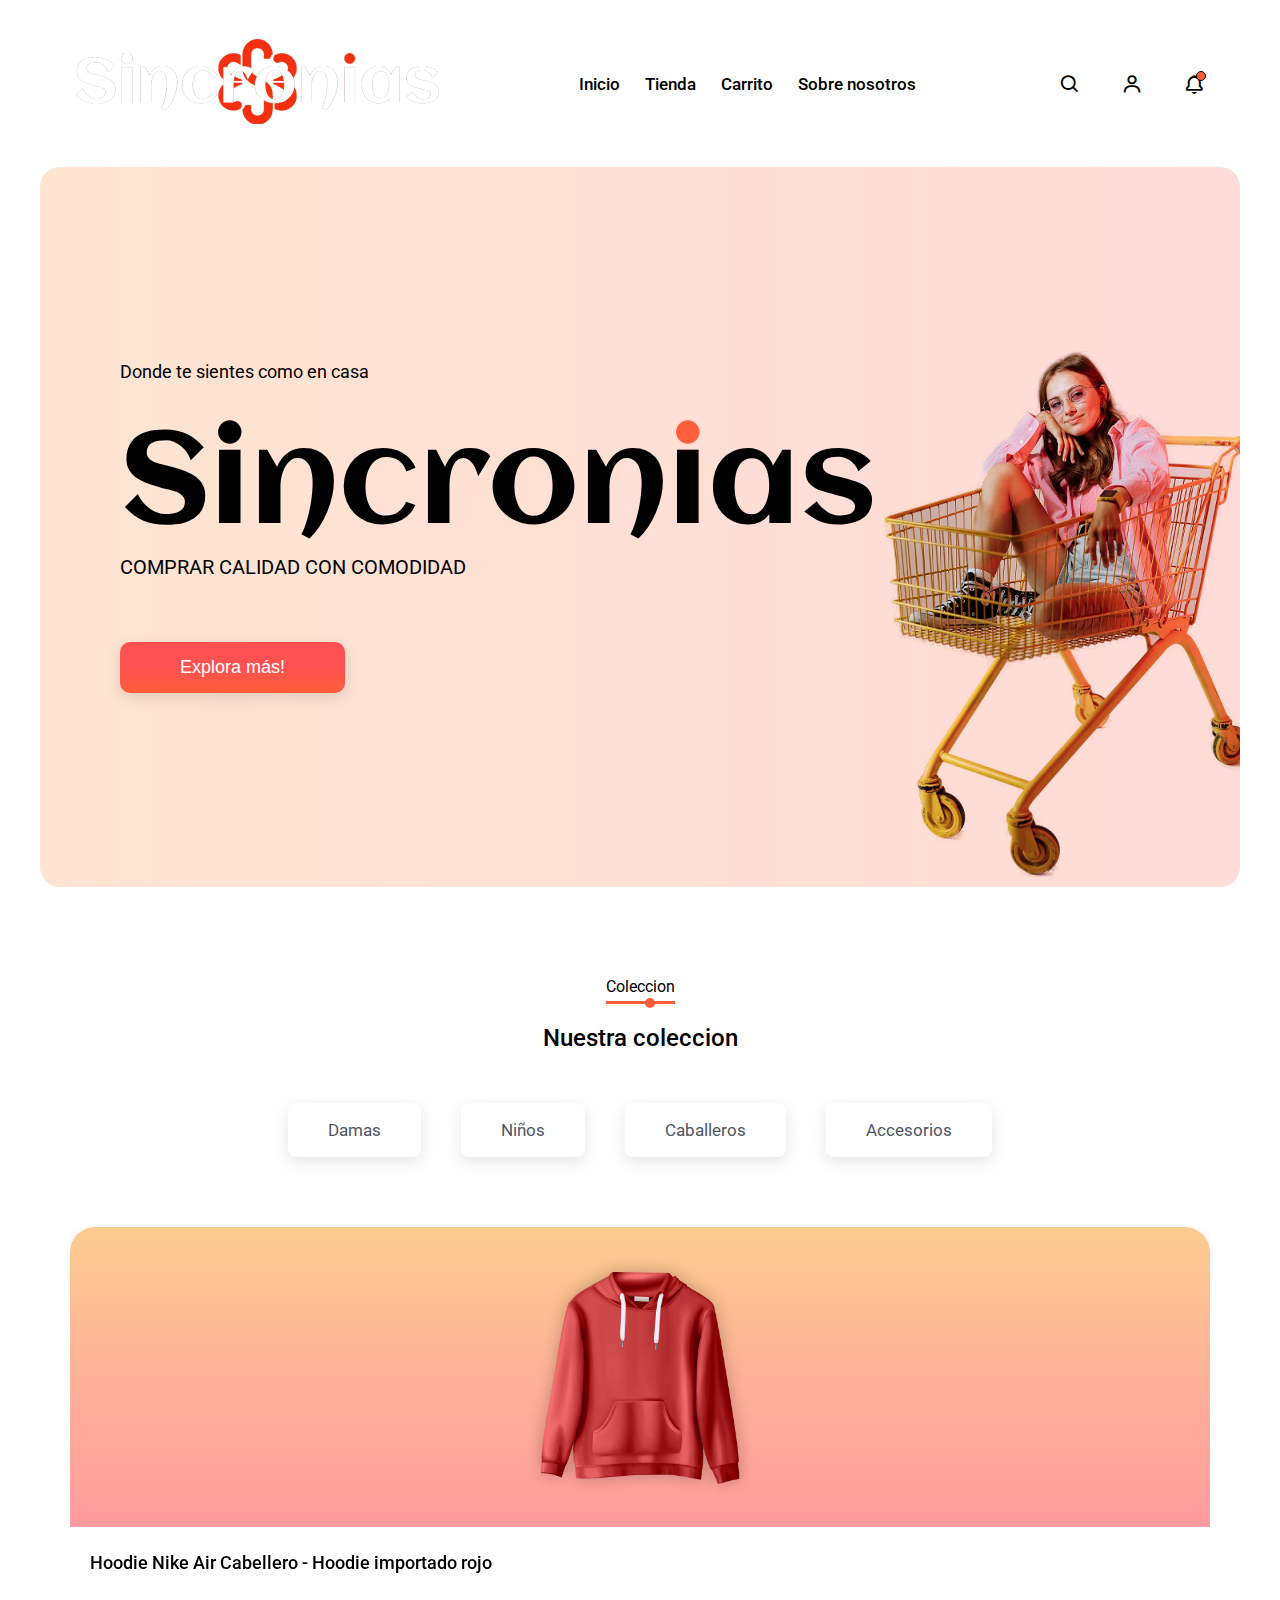
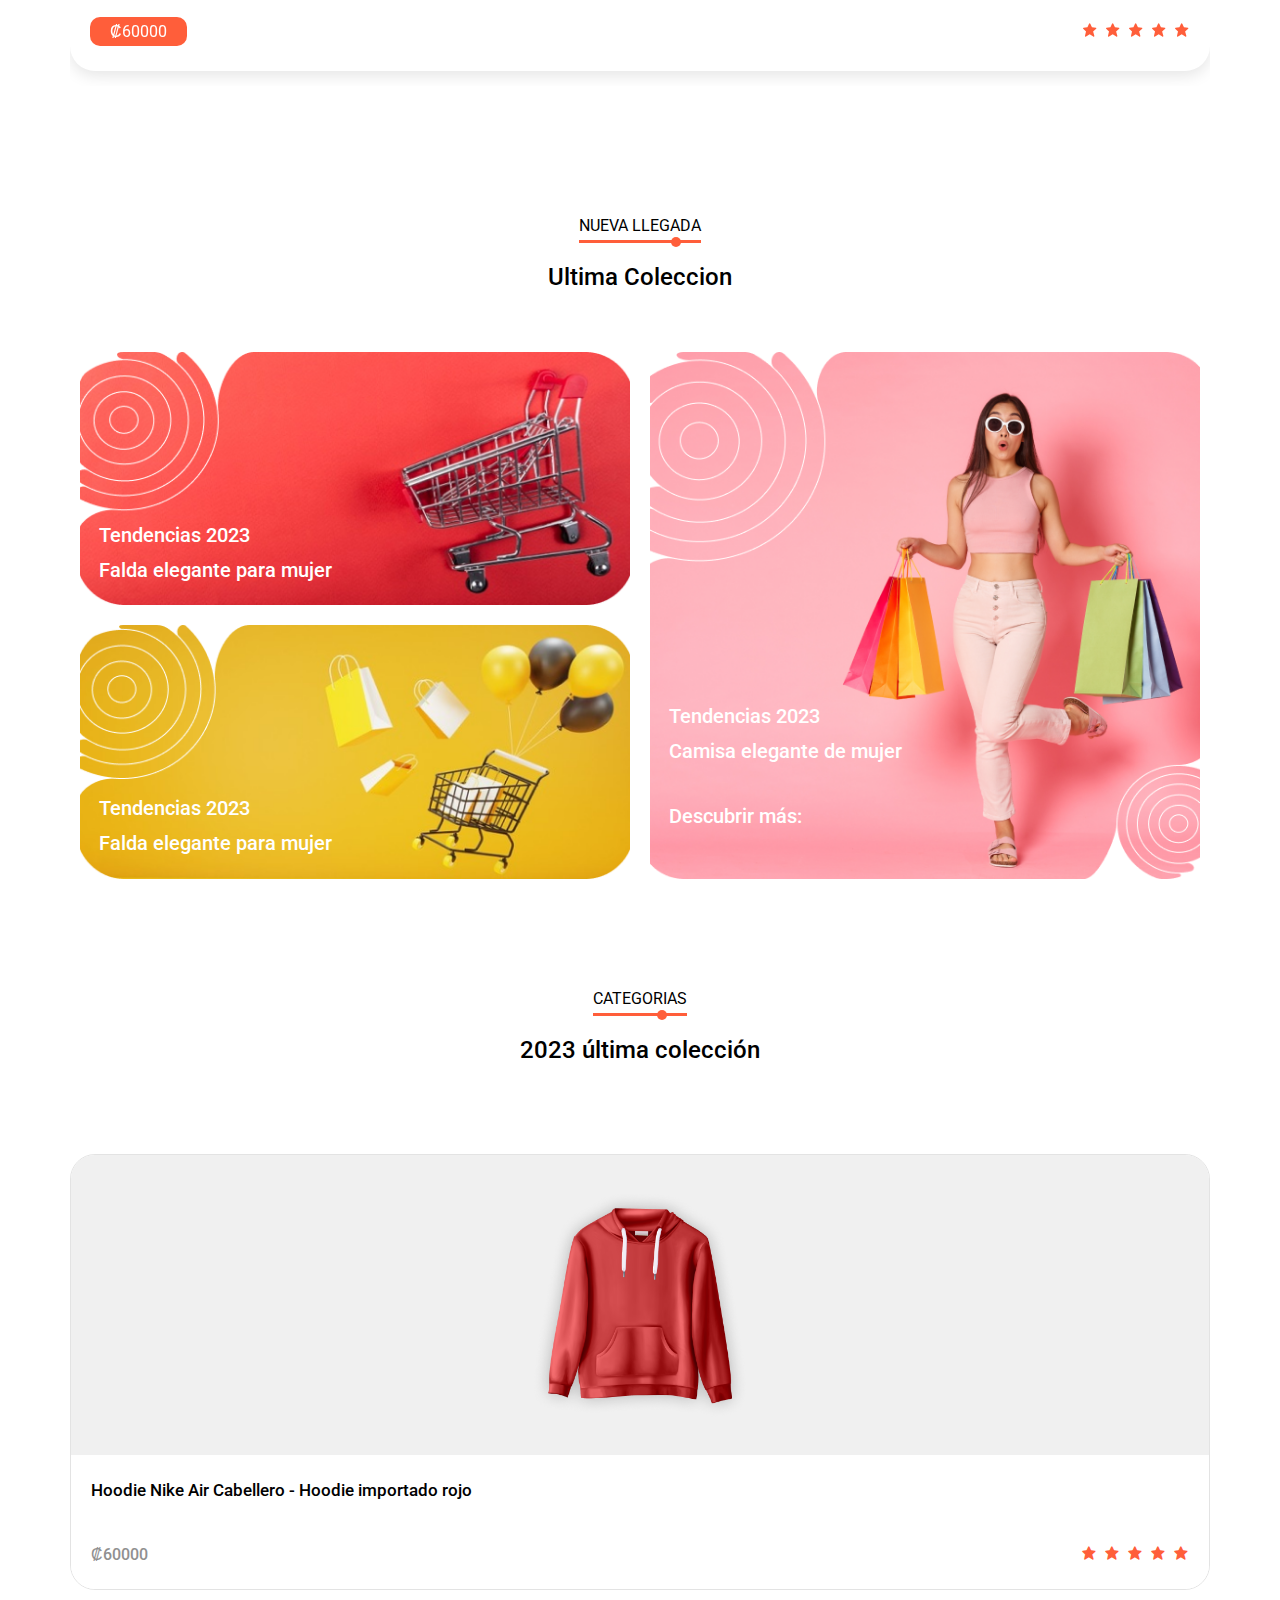
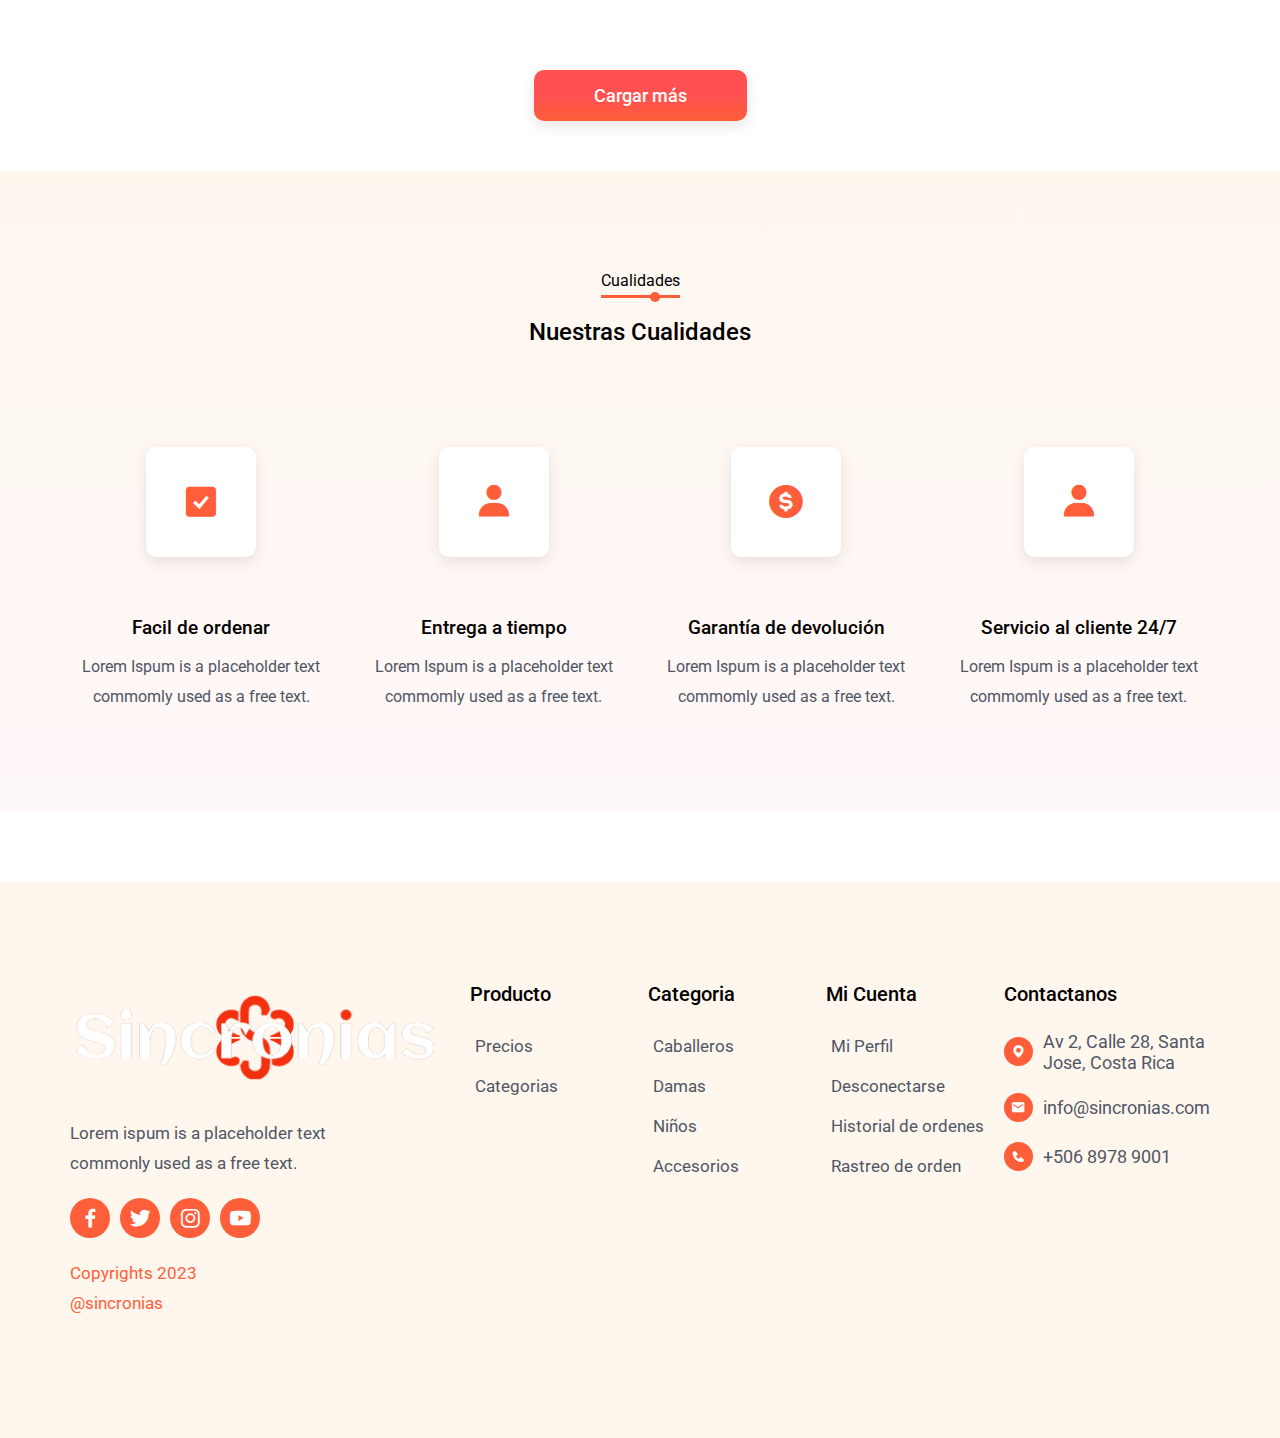
==== index.html @ e0d4aa86 "Rediseño del proyecto (Sincronias)" ====
<!DOCTYPE html>
<html lang="en">
  <head>
    <meta charset="UTF-8" />
    <meta http-equiv="X-UA-Compatible" content="IE=edge" />
    <meta name="viewport" content="width=device-width, initial-scale=1.0" />
    <link rel="shortcut icon" href="images/favicon-32x32.png" type="image/png"/>
    <link href="https://unpkg.com/boxicons@2.0.9/css/boxicons.min.css" rel="stylesheet"/>
    <link rel="stylesheet" href="https://unpkg.com/swiper/swiper-bundle.min.css"/>
    <link rel="stylesheet" href="css/styles.css" />
    <title>Sincronias</title>
  </head>
  <body>
    <!-- ====== Header ====== -->
    <header class="header">
      <!-- ====== Navigation ====== -->
      <nav class="navbar">
        <div class="row container d-flex">
          <div class="logo">
            <img src="./images/logo.png" alt="" />
          </div>

          <div class="nav-list d-flex">
            <a href="">Inicio</a>
            <a href="">Tienda</a>
            <a href="">Carrito</a>
            <a href="">Sobre nosotros</a>
            <div class="close">
              <i class="bx bx-x"></i>
            </div>
            <a class="user-link">Login</a>
          </div>

          <div class="icons d-flex">
            <div class="icon d-flex"><i class="bx bx-search"></i></div>
            <div class="icon user-icon d-flex">
              <i class="bx bx-user"></i>
            </div>
            <div class="icon d-flex">
              <i class="bx bx-bell"></i>
              <span></span>
            </div>
          </div>

          <!-- Hamburger -->
          <div class="hamburger">
            <i class="bx bx-menu-alt-right"></i>
          </div>
        </div>
      </nav>

      <!-- ====== Hero Area ====== -->
      <div class="hero">
        <div class="row container d-flex">
          <div class="col">
            <span class="subtitle">Donde te sientes como en casa</span>
            <h1>Sincron<span class="i">i</span>as</h1>
            <p>COMPRAR CALIDAD CON COMODIDAD</p>

            <button class="btn">Explora más!</button>
          </div>
          <img src="./images/woman-in-cart.png" alt="" />
        </div>
      </div>
    </header>
    <!-- ====== Collection ====== -->
    <section class="section collection">
      <div class="title">
        <span>Coleccion</span>
        <h2>Nuestra coleccion</h2>
      </div>
      <div class="filters d-flex">
        <div data-filter="Mujeres">Damas</div>
        <div data-filter="Niños">Niños</div>
        <div data-filter="Hombres">Caballeros</div>
        <div data-filter="Accesorios">Accesorios</div>
      </div>

      <div class="products container">
        <div class="swiper mySwiper">
          <div class="swiper-wrapper" id="products">
            <div class="swiper-slide">
               <div class="product">
                <div class="top d-flex">
                  <img src="./images/product-1.png" alt="" />
                  <div class="icon d-flex">
                    <i class="bx bxs-heart"></i>
                  </div>
                </div>
                <div class="bottom">
                  <h4>Hoodie Nike Air Cabellero - Hoodie importado rojo</h4>
                  <div class="d-flex">
                    <div class="price">₡60000</div>
                    <div class="rating">
                      <i class="bx bxs-star"></i>
                      <i class="bx bxs-star"></i>
                      <i class="bx bxs-star"></i>
                      <i class="bx bxs-star"></i>
                      <i class="bx bxs-star"></i>
                    </div>
                  </div>
                </div>
              </div> 
            </div>
          </div>
        </div>
        <div class="pagination">
          <div class="custom-pagination"></div>
        </div>
      </div>
    </section>

    <!-- ====== New Arrival ====== -->
    <section class="section new-arrival">
      <div class="title">
        <span>NUEVA LLEGADA</span>
        <h2>Ultima Coleccion</h2>
      </div>

      <div class="row container">
        <div class="col col-1">
          <img src="./images/poster-1.png" alt="" />
          <h3>
            Tendencias 2023 <br />
            Falda elegante para mujer
          </h3>
        </div>
        <div class="col col-2">
          <img src="./images/poster-2.png" alt="" />
          <h3>
            Tendencias 2023 <br />
            Falda elegante para mujer
          </h3>
        </div>
        <div class="col col-3">
          <img src="./images/poster-3.png" alt="" />
          <h3>
            Tendencias 2023 <br />
            Camisa elegante de mujer <br />
            <span>Descubrir más:</span>
          </h3>
        </div>
      </div>
    </section>

    <!-- ====== Categories ====== -->
    <section class="section categories">
      <div class="title">
        <span>CATEGORIAS</span>
        <h2>2023 última colección</h2>
      </div>

      <div class="products container">
        <div class="product">
          <div class="top d-flex">
            <img src="./images/product-1.png" alt="" />
            <div class="icon d-flex">
              <i class="bx bxs-heart"></i>
            </div>
          </div>
          <div class="bottom">
            <div class="d-flex">
              <h4>Hoodie Nike Air Cabellero - Hoodie importado rojo</h4>
              <a href="" class="btn cart-btn">Agregar al carrito</a>
            </div>
            <div class="d-flex">
              <div class="price">₡60000</div>
              <div class="rating">
                <i class="bx bxs-star"></i>
                <i class="bx bxs-star"></i>
                <i class="bx bxs-star"></i>
                <i class="bx bxs-star"></i>
                <i class="bx bxs-star"></i>
              </div>
            </div>
          </div>
        </div> 
      </div>

      <div class="button d-flex">
        <a class="btn loadmore">Cargar más</a>
      </div>
    </section>

    <!-- ====== Statistics ====== -->
    <section class="section statistics">
      <div class="title">
        <span>Cualidades</span>
        <h2>Nuestras Cualidades</h2>
      </div>

      <div class="row container">
        <div class="col">
          <div class="icon">
            <i class="bx bxs-check-square"></i>
          </div>
          <h3>Facil de ordenar</h3>
          <p>Lorem Ispum is a placeholder text commomly used as a free text.</p>
        </div>
        <div class="col">
          <div class="icon">
            <i class="bx bxs-user"></i>
          </div>
          <h3>Entrega a tiempo</h3>
          <p>Lorem Ispum is a placeholder text commomly used as a free text.</p>
        </div>
        <div class="col">
          <div class="icon">
            <i class="bx bxs-dollar-circle"></i>
          </div>
          <h3>Garantía de devolución</h3>
          <p>Lorem Ispum is a placeholder text commomly used as a free text.</p>
        </div>
        <div class="col">
          <div class="icon">
            <i class="bx bxs-user"></i>
          </div>
          <h3>Servicio al cliente 24/7</h3>
          <p>Lorem Ispum is a placeholder text commomly used as a free text.</p>
        </div>
      </div>
    </section>

    <!-- ====== Footer ====== -->
    <footer class="footer">
      <div class="row container">
        <div class="col">
          <div class="logo d-flex">
            <img src="./images/logo.png" alt="logo" />
          </div>
          <p>
            Lorem ispum is a placeholder text <br />
            commonly used as a free text.
          </p>
          <div class="icons d-flex">
            <div class="icon d-flex">
              <i class="bx bxl-facebook"></i>
            </div>
            <div class="icon d-flex"><i class="bx bxl-twitter"></i></div>
            <div class="icon d-flex"><i class="bx bxl-instagram"></i></div>
            <div class="icon d-flex"><i class="bx bxl-youtube"></i></div>
          </div>
          <p class="color">
            Copyrights 2023 <br />
            @sincronias
          </p>
        </div>
        <div class="col">
          <div>
            <h4>Producto</h4>
            <a href="">Precios</a>
            <a href="">Categorias</a>
          </div>
          <div>
            <h4>Categoria</h4>
            <a href="">Caballeros</a>
            <a href="">Damas</a>
            <a href="">Niños</a>
            <a href="">Accesorios</a>
          </div>
          <div>
            <h4>Mi Cuenta</h4>
            <a href="">Mi Perfil</a>
            <a href="">Desconectarse</a>
            <a href="">Historial de ordenes</a>
            <a href="">Rastreo de orden</a>
          </div>
          <div>
            <h4>Contactanos</h4>
            <div class="d-flex">
              <div class="icon"><i class="bx bxs-map"></i></div>
              <span>Av 2, Calle 28, Santa Jose, Costa Rica</span>
            </div>
            <div class="d-flex">
              <div class="icon"><i class="bx bxs-envelope"></i></div>
              <span>info@sincronias.com</span>
            </div>
            <div class="d-flex">
              <div class="icon"><i class="bx bxs-phone"></i></div>
              <span>+506 8978 9001</span>
            </div>
          </div>
        </div>
      </div>
    </footer>

    <!-- ====== Login and Signup Form ====== -->
    <div class="user-form">
      <div class="close-form d-flex"><i class="bx bx-x"></i></div>
      <div class="form-wrapper container">
        <div class="user login">
          <div class="img-box">
            <img src="./images/login.svg" alt="" />
          </div>
          <div class="form-box">
            <div class="top">
              <p>
                No eres miembro?
                <span data-id="#ff0066">Registrate aqui</span>
              </p>
            </div>
            <form action="">
              <div class="form-control">
                <h2>Hola de nuevo!</h2>
                <p>Bienvenido de nuevo se te ha extrañado.</p>
                <input type="text" placeholder="Ingresa tu usuario" />
                <div>
                  <input type="password" placeholder="Contraseña" />
                  <div class="icon form-icon">
                    <!-- <img src="./images/eye.svg" alt="" /> -->
                  </div>
                </div>
                <span>Recuperar contraseña</span>
                <input type="Submit" value="Login" />
              </div>
            </form>
          </div>
        </div>

        <!-- Register -->
        <div class="user signup">
          <div class="form-box">
            <div class="top">
              <p>
                Ya eres miembro?
                <span data-id="#1a1aff">Entra aqui</span>
              </p>
            </div>
            <form action="">
              <div class="form-control">
                <h2>Bienvenido a Sincronias!</h2>
                <p>Es bueno tenerte..</p>
                <input type="email" placeholder="Ingresa un correo" />
                <div>
                  <input type="password" placeholder="Contraseña" />
                  <div class="icon form-icon">
                    <img src="./images/eye.svg" alt="" />
                  </div>
                </div>
                <div>
                  <input type="password" placeholder="Confirmar Contraseña" />
                  <div class="icon form-icon">
                    <img src="./images/eye.svg" alt="" />
                  </div>
                </div>
                <input type="Submit" value="Registrarse" />
              </div>
            </form>
          </div>
          <div class="img-box">
            <img src="./images/trial.svg" alt="" />
          </div>
        </div>
      </div>
    </div>
    <!-- ====== SwiperJs ====== -->
    <script src="https://unpkg.com/swiper/swiper-bundle.min.js"></script>

    <!-- ====== Custom Script ====== -->
    <script src="./js/product.js"></script>
    <script src="./js/main.js"></script>
  </body>
</html>
---- css/styles.css ----
@charset "UTF-8";
@import url("https://fonts.googleapis.com/css2?family=Roboto:wght@300;400;500;700&display=swap");
@import url("https://fonts.googleapis.com/css2?family=Aclonica&display=swap");
:root {
  --primary-color: #ff5e3a;
  --default-color: #4f5665;
  --black-color: #000;
  --grey-color: #f0f0f0;
  --white-color: #fff;
  --lightpink: #ffcce0;
  --blue: #1a1aff;
  --custom: #1a1aff;
  --color: #4d4d4d;
  --lightblue: #ccccff;
  --box-shadow-1: 0 5px 15px rgba(0, 0, 0, 0.1);
  --box-shadow-2: 0 5px 15px rgba(255, 94, 58, 0.2);
  --gradient: linear-gradient(to bottom, #fccb90, #ff9a9e);
  --btn-gradient: linear-gradient(to bottom, #ff5151 50%, #ff5e3a);
}

*,
*::after,
*::before {
  box-sizing: inherit;
  margin: 0;
  padding: 0;
  border: none;
  outline: none;
}

html {
  font-size: 62.5%;
  box-sizing: border-box;
}

body {
  font-family: "Roboto", sans-serif;
  font-size: 1.6rem;
  font-weight: 400;
  color: var(--black-color);
  background-color: var(--white-color);
}

h1,
h2,
h3,
h4 {
  color: var(--black-color);
  line-height: 1.2;
  font-weight: 500;
}

a {
  text-decoration: none;
  color: inherit;
}

li {
  list-style-type: none;
}

section {
  padding: 5rem 0 5rem;
  overflow: hidden;
}

p {
  line-height: 3rem;
}

img {
  max-width: 100%;
  height: auto;
}

.container {
  max-width: 120rem;
  padding: 0 3rem;
  margin: auto;
}

@media (min-width: 1600px) {
  .container {
    max-width: 160rem;
  }
}
@media (max-width: 567px) {
  .container {
    padding: 0 1rem;
  }
}
.d-flex {
  display: flex;
  align-items: center;
}

.header {
  margin-bottom: 4rem;
}
.header .navbar {
  padding: 2.5rem 0;
  position: relative;
  z-index: 1;
}
.header .navbar .row {
  justify-content: space-between;
}
.header .navbar .row .nav-list a {
  display: inline-block;
  padding: 1rem;
  font-size: 1.7rem;
  font-weight: 500;
  color: var(--black-color);
}
.header .navbar .row .nav-list a.user-link {
  display: none;
}
.header .navbar .row .nav-list a:not(:last-child) {
  margin-right: 0.5rem;
}
.header .navbar .row .nav-list a:hover {
  color: var(--primary-color);
}
.header .navbar .row .icons .icon {
  font-size: 2.2rem;
  padding: 0.5rem;
  color: var(--black-color);
  cursor: pointer;
  justify-content: center;
  position: relative;
}
.header .navbar .row .icons .icon:not(:last-child) {
  margin-right: 3rem;
}
.header .navbar .row .icons .icon span {
  display: block;
  width: 1rem;
  height: 1rem;
  background-color: var(--primary-color);
  border: 1px solid var(--black-color);
  position: absolute;
  top: 0.3rem;
  right: 0.4rem;
  border-radius: 50%;
}
.header .navbar .row .icons .icon:hover {
  background-color: #f4f4f4;
}
.header .hamburger,
.header .close {
  display: none;
}
@media (min-width: 1600px) {
  .header .header .navbar {
    padding: 4rem 0;
  }
}
@media (max-width: 768px) {
  .header .navbar .row .icons {
    display: none;
  }
  .header .navbar .row .nav-list {
    position: fixed;
    top: 0;
    right: -100%;
    width: 100%;
    max-width: 35rem;
    height: 100%;
    background-color: var(--white-color);
    z-index: 1000;
    flex-direction: column;
    align-items: flex-start;
    padding: 4rem 1rem;
    transition: 0.5s;
  }
  .header .navbar .row .nav-list a {
    font-size: 1.8rem;
  }
  .header .navbar .row .nav-list a:not(:last-child) {
    margin: 0 0 1rem 0;
  }
  .header .navbar .row .nav-list .close {
    display: block;
    position: absolute;
    top: 2.5rem;
    right: 2.5rem;
    color: var(--black-color);
    font-size: 3rem;
  }
  .header .navbar .row .nav-list.show {
    right: 0;
  }
  .header .navbar .row .hamburger {
    display: block;
    font-size: 3rem;
    color: var(--black-color);
  }
}

.header .hero {
  height: 80vh;
  margin: 0 3rem;
}
.header .hero .row {
  height: 100%;
  background: url("../images/bg.svg") center/cover no-repeat fixed;
  border-radius: 2rem;
  position: relative;
}
.header .hero .row .col {
  margin-left: 5rem;
}
.header .hero .row .col .subtitle {
  display: block;
  font-size: 1.8rem;
  margin-bottom: 4rem;
}
.header .hero .row .col h1 {
  font-family: "Aclonica", sans-serif;
  font-size: 13rem;
  line-height: 1;
}
.header .hero .row .col h1 .i {
  color: var(--primary-color);
  position: relative;
}
.header .hero .row .col h1 .i:before {
  content: "ı";
  position: absolute;
  color: var(--black-color);
}
.header .hero .row .col p {
  font-size: 2rem;
  margin-bottom: 6rem;
}
.header .hero .row .col .btn {
  display: inline-block;
  padding: 1.5rem 6rem;
  border-radius: 1rem;
  color: var(--white-color);
  font-weight: 500;
  font-size: 1.8rem;
  background: var(--btn-gradient);
  box-shadow: var(--box-shadow-1);
}
.header .hero .row img {
  position: absolute;
  right: 0;
  bottom: 0;
}

@media (max-width: 1600px) {
  .header .hero .row img {
    width: 40rem;
  }
}
@media (max-width: 1200px) {
  .header .hero .row .col h1 {
    font-size: 8rem;
  }
}
@media (max-width: 768px) {
  .header .hero .row .col {
    position: absolute;
    top: 10%;
    margin-left: 0;
  }
  .header .hero .row .col .subtitle {
    font-size: 1.6rem;
  }
  .header .hero .row .col h1 {
    font-size: 7rem;
  }
  .header .hero .row .col p {
    font-size: 1.6rem;
  }
  .header .hero .row .col .btn {
    padding: 1.2rem 4rem;
  }
  .header .hero .row img {
    width: 40rem;
  }
}
@media (max-width: 567px) {
  .header .hero {
    height: 100vh;
    margin: 0 1rem;
  }
  .header .hero .row .col .subtitle {
    font-size: 1.6rem;
    margin-bottom: 1.5rem;
  }
  .header .hero .row .col h1 {
    font-size: 7rem;
  }
  .header .hero .row .col p {
    font-size: 1.6rem;
    margin-bottom: 2rem;
  }
  .header .hero .row .col .btn {
    padding: 1.2rem 4rem;
  }
  .header .hero .row img {
    width: 25rem;
  }
}

.section .title {
  text-align: center;
  margin-bottom: 5rem;
}
.section .title span {
  display: inline-block;
  border-bottom: 3px solid var(--primary-color);
  padding-bottom: 0.5rem;
  margin-bottom: 2rem;
  position: relative;
}
.section .title span::before {
  content: "";
  position: absolute;
  bottom: -0.7rem;
  right: 2rem;
  width: 1rem;
  height: 1rem;
  border-radius: 50%;
  background-color: var(--primary-color);
}
.section .title h2 {
  font-size: 2.4rem;
}

.collection .filters {
  justify-content: center;
  margin-bottom: 7rem;
}
.collection .filters div {
  padding: 1.7rem 4rem;
  color: var(--default-color);
  font-size: 1.7rem;
  border-radius: 0.8rem;
  box-shadow: var(--box-shadow-1);
  cursor: pointer;
}
.collection .filters div:not(:last-child) {
  margin-right: 4rem;
}
.collection .filters div:hover,
.collection .filters div.active {
  background: var(--gradient);
  color: var(--white-color);
  box-shadow: var(--box-shadow-2);
}
.collection .products .swiper-wrapper {
  padding: 0 0 1.5rem;
}
.collection .products .product {
  border-radius: 2.5rem;
  box-shadow: var(--box-shadow-1);
  overflow: hidden;
}
.collection .products .product .top {
  background: var(--gradient);
  height: 30rem;
  justify-content: center;
  position: relative;
}
.collection .products .product .top img {
  height: 25rem;
}
.collection .products .product .top .icon {
  position: absolute;
  top: 2rem;
  right: 2rem;
  width: 4rem;
  height: 4rem;
  background-color: var(--primary-color);
  color: var(--white-color);
  border-radius: 50%;
  font-size: 2.5rem;
  justify-content: center;
  cursor: pointer;
  opacity: 0;
  visibility: hidden;
  transition: 0.3s;
}
.collection .products .product .top:hover .icon {
  opacity: 1;
  visibility: visible;
}
.collection .products .product .bottom {
  padding: 2.5rem 2rem;
}
.collection .products .product .bottom h4 {
  font-size: 1.8rem;
  width: 85%;
  height: 5rem;
  margin-bottom: 1.5rem;
}
.collection .products .product .bottom .d-flex {
  justify-content: space-between;
}
.collection .products .product .bottom .price {
  color: var(--white-color);
  background-color: var(--primary-color);
  border-radius: 1rem;
  padding: 0.5rem 2rem;
}
.collection .products .product .bottom .rating {
  color: var(--primary-color);
}
.collection .products .product .bottom .rating i:not(:last-child) {
  margin-right: 0.3rem;
}
.collection .products .pagination {
  text-align: center;
  margin-top: 3rem;
}
.collection .products .pagination .swiper-pagination-bullet {
  background-color: var(--primary-color);
  height: 1rem;
  width: 1rem;
}
.collection .products .pagination .swiper-pagination-bullet-active {
  width: 3rem;
  border-radius: 1.5rem;
}

@media (min-width: 1600px) {
  .collection .products .product .top {
    height: 35rem;
  }
}
@media (max-width: 768px) {
  .collection .filters {
    margin-bottom: 7rem;
  }
  .collection .filters div {
    padding: 1.2rem 2.5rem;
    font-size: 1.6rem;
  }
  .collection .filters div:not(:last-child) {
    margin-right: 2rem;
  }
}
@media (max-width: 567px) {
  .collection .filters {
    flex-wrap: wrap;
  }
  .collection .filters div {
    padding: 0.7rem 1rem;
    font-size: 1.5rem;
    margin-bottom: 1rem;
  }
  .collection .filters div:not(:last-child) {
    margin-right: 1rem;
  }
}

.new-arrival .row {
  display: grid;
}
.new-arrival .row .col {
  position: relative;
  padding: 1rem;
}
.new-arrival .row .col img {
  width: 100%;
  height: 100%;
  object-fit: cover;
}
.new-arrival .row .col-1,
.new-arrival .row .col-2 {
  grid-column: 1;
}
.new-arrival .row .col-3 {
  grid-column: 2;
  grid-row: 1 / span 2;
}
.new-arrival .row .col h3 {
  position: absolute;
  bottom: 10%;
  left: 5%;
  color: var(--white-color);
  font-size: 2rem;
  line-height: 3.5rem;
}
.new-arrival .row .col h3 span {
  display: block;
  margin-top: 3rem;
}

@media (max-width: 967px) {
  .new-arrival .row .col h3 {
    font-size: 1.6rem;
    line-height: 2.5rem;
  }
}
@media (max-width: 768px) {
  .new-arrival .row {
    display: block;
  }
  .new-arrival .row .col h3 {
    bottom: 15%;
    font-size: 1.5rem;
    line-height: 2rem;
  }
}

.categories .products {
  display: grid;
  grid-template-columns: repeat(auto-fit, minmax(30rem, 1fr));
  gap: 7rem 4rem;
  padding-top: 4rem;
}
.categories .product {
  border-radius: 2.5rem;
  border: 1px solid rgba(144, 144, 144, 0.25);
  overflow: hidden;
  transition: 0.3s;
}
.categories .product .top {
  background: var(--grey-color);
  height: 30rem;
  justify-content: center;
  position: relative;
  transition: 0.3s;
}
.categories .product .top img {
  height: 23rem;
}
.categories .product .top .icon {
  position: absolute;
  top: 2rem;
  right: 2rem;
  width: 4rem;
  height: 4rem;
  background-color: var(--primary-color);
  color: var(--white-color);
  border-radius: 50%;
  font-size: 2.5rem;
  justify-content: center;
  cursor: pointer;
  opacity: 0;
  visibility: hidden;
  transition: 0.3s;
}
.categories .product .bottom {
  padding: 2.5rem 2rem;
  background-color: var(--white-color);
}
.categories .product .bottom h4 {
  font-size: 1.7rem;
  height: 5rem;
  transition: 0.3s;
}
.categories .product .bottom .d-flex {
  justify-content: space-between;
}
.categories .product .bottom .d-flex:first-child {
  margin-bottom: 1.5rem;
  align-items: flex-start;
}
.categories .product .bottom .cart-btn {
  color: var(--white-color);
  background-color: var(--primary-color);
  border-radius: 1rem;
  padding: 0.8rem 1rem;
  white-space: nowrap;
  visibility: hidden;
  opacity: 0;
  transition: 0.3s;
}
.categories .product .bottom .price {
  color: #909090;
  font-weight: 500;
}
.categories .product .bottom .rating {
  color: var(--primary-color);
}
.categories .product .bottom .rating i:not(:last-child) {
  margin-right: 0.3rem;
}
.categories .product:hover {
  border: none;
  transform: scale(1.1);
  box-shadow: var(--box-shadow-1);
}
.categories .product:hover .top {
  background: var(--gradient);
}
.categories .product:hover .top .icon {
  opacity: 1;
  visibility: visible;
}
.categories .product:hover .cart-btn {
  visibility: visible;
  opacity: 1;
}
.categories .button {
  justify-content: center;
  margin-top: 8rem;
}
.categories .button .btn {
  display: inline-block;
  padding: 1.5rem 6rem;
  border-radius: 1rem;
  color: var(--white-color);
  font-weight: 500;
  font-size: 1.8rem;
  background: var(--btn-gradient);
  box-shadow: var(--box-shadow-1);
  cursor: pointer;
}

.statistics {
  padding: 10rem 0 10rem;
  background: linear-gradient(
    to bottom,
    rgba(252, 203, 144, 0.15),
    rgba(255, 185, 188, 0.1)
  );
}
.statistics .title {
  margin-bottom: 10rem;
}
.statistics .row {
  display: grid;
  grid-template-columns: repeat(auto-fit, minmax(25rem, 1fr));
  gap: 3rem;
}
.statistics .row .col {
  display: flex;
  align-items: center;
  flex-direction: column;
  text-align: center;
}
.statistics .row .col .icon {
  display: flex;
  align-items: center;
  justify-content: center;
  width: 11rem;
  height: 11rem;
  font-size: 4rem;
  background: var(--white-color);
  border-radius: 1rem;
  box-shadow: var(--box-shadow-1);
  color: var(--primary-color);
  margin-bottom: 6rem;
}
.statistics .row .col .icon:hover {
  background-color: var(--primary-color);
  color: var(--white-color);
  box-shadow: var(--box-shadow-2);
}
.statistics .row .col h3 {
  margin-bottom: 1.2rem;
}
.statistics .row .col p {
  color: var(--default-color);
}

@media (max-width: 768px) {
  .statistics .row .col .icon {
    width: 8rem;
    height: 8rem;
    font-size: 3rem;
  }
  .statistics .row .col p {
    width: 80%;
    margin: 0 auto;
  }
}

.footer {
  background-color: rgba(252, 203, 144, 0.15);
  padding: 10rem 3rem 10rem;
  margin-top: 7rem;
}
.footer .row {
  display: grid;
  grid-template-columns: 1fr 2fr;
  gap: 3rem;
}
.footer .row .col .logo {
  margin-bottom: 2.5rem;
}
.footer .row .col:first-child p {
  margin-bottom: 2rem;
  color: #4f5665;
  font-size: 1.7rem;
}
.footer .row .col .icons {
  margin-bottom: 2rem;
}
.footer .row .col .icon {
  color: var(--white-color);
  justify-content: center;
  height: 4rem;
  width: 4rem;
  font-size: 2.5rem;
  border-radius: 50%;
  background-color: var(--primary-color);
  cursor: pointer;
}
.footer .row .col .icon:not(:last-child) {
  margin-right: 1rem;
}
.footer .row .col:first-child .color {
  color: var(--primary-color);
}
.footer .row .col:last-child {
  display: grid;
  grid-template-columns: repeat(4, 1fr);
}
.footer .row .col:last-child div {
  display: flex;
  flex-direction: column;
}
.footer .row .col:last-child div a {
  font-size: 1.7rem;
  padding: 0.5rem;
  margin-bottom: 1rem;
  color: #4f5665;
}
.footer .row .col:last-child h4 {
  font-size: 2rem;
  font-weight: 500;
  margin-bottom: 2.5rem;
}
.footer .row .col:last-child .d-flex {
  flex-direction: row;
  margin-bottom: 2rem;
}
.footer .row .col:last-child .d-flex .icon {
  display: flex;
  align-items: center;
  justify-content: center;
  font-size: 1.5rem;
  width: auto;
  height: auto;
  padding: 0.7rem;
}
.footer .row .col:last-child .d-flex span {
  font-size: 1.8rem;
  color: #4f5665;
}

@media (max-width: 1200px) {
  .footer .col:first-child {
    display: none;
  }

  .footer .row {
    display: block;
  }
}
@media (max-width: 768px) {
  .footer .row .col:last-child {
    grid-template-columns: 1fr;
    gap: 3rem 0;
  }
}

.icon img {
  width: 20px;
}

.user-form {
  position: fixed;
  top: 50%;
  left: 50%;
  min-height: 100vh;
  width: 100%;
  background-color: var(--lightblue);
  display: flex;
  align-items: center;
  justify-content: center;
  transition: 0.5;
  z-index: 10000;
  transform: translate(-50%, -50%) scale(0);
  opacity: 0;
  visibility: hidden;
  transition: all 500ms ease-in-out;
}
.user-form.active {
  background-color: var(--lightpink);
}
.user-form.show {
  transform: translate(-50%, -50%) scale(1);
  opacity: 1;
  visibility: visible;
}
.user-form .close-form {
  position: absolute;
  top: 10%;
  right: 10%;
  background-color: var(--white-color);
  color: var(--custom);
  justify-content: center;
  border-radius: 50%;
  padding: 1rem;
  font-size: 2.3rem;
  cursor: pointer;
}
.user-form .container {
  position: relative;
  width: 900px;
  height: 500px;
  background-color: white;
  box-shadow: 0 10px 40px rgba(0, 0, 0, 0.2);
  overflow: hidden;
}
.user-form .user {
  position: absolute;
  top: 0;
  left: 0;
  width: 100%;
  height: 100%;
  display: flex;
}
.user-form .img-box {
  position: relative;
  width: 50%;
  height: 100%;
  transition: all 500ms ease-in-out;
}
.user-form .img-box img {
  object-fit: cover;
  position: absolute;
  top: 0;
  left: 0;
  height: 100%;
}
.user-form .form-box {
  position: relative;
  width: 50%;
  height: 100%;
  background-color: white;
  transition: 500ms ease-in-out;
}
.user-form .form-box .top {
  position: absolute;
  top: 14px;
  right: 14px;
}
.user-form .form-box .top p {
  font-size: 13px;
}
.user-form .form-box .top span {
  color: var(--custom);
  cursor: pointer;
}
.user-form form {
  position: absolute;
  top: 55%;
  left: 50%;
  width: 100%;
  max-width: 300px;
  transform: translate(-50%, -50%);
  display: flex;
  flex-direction: column;
  justify-content: space-between;
}
.user-form form .form-control:first-child {
  text-align: center;
}
.user-form form .form-control:first-child input {
  font-family: "Poppins", sans-serif;
  border-radius: 5px;
  border: 1px solid #ddd;
  padding: 10px 0;
  margin-bottom: 10px;
  text-indent: 16px;
  width: 100%;
  color: var(--color);
  outline: none;
}
.user-form form .form-control:first-child input[type="submit"] {
  display: block;
  text-align: center;
  width: 100%;
  border: none;
  outline: none;
  cursor: pointer;
  background-color: var(--custom);
  color: white;
  transition: 0.5s;
}
.user-form form .form-control:first-child input[type="submit"]:hover {
  background-color: var(--lightblue);
}
.user-form form .form-control:first-child h2 {
  width: 100%;
  font-weight: 400;
  font-size: 26px;
}
.user-form form .form-control:first-child p {
  font-size: 15px;
  margin-bottom: 20px;
}
.user-form form .form-control:first-child span {
  font-size: 13px;
  display: block;
  text-align: right;
  margin-bottom: 20px;
}
.user-form form .form-control:first-child div {
  position: relative;
}
.user-form form .form-control:first-child .icon {
  position: absolute;
  top: 50%;
  transform: translateY(-50%);
  right: 1rem;
  cursor: pointer;
}
.user-form form .form-control:last-child {
  text-align: center;
}
.user-form form .form-control:last-child p {
  position: relative;
  display: inline-block;
  font-size: 14px;
}
.user-form form .form-control:last-child p::after {
  content: "";
  position: absolute;
  right: -50px;
  top: 50%;
  transform: translateY(-50%);
  width: 40px;
  height: 2px;
  background-color: #ddd;
}
.user-form form .form-control:last-child p::before {
  content: "";
  position: absolute;
  left: -50px;
  top: 50%;
  transform: translateY(-50%);
  width: 40px;
  height: 2px;
  background-color: #ddd;
}
.user-form form .form-control:last-child .icons {
  display: flex;
  align-items: center;
  justify-content: center;
  margin-top: 20px;
}
.user-form form .form-control:last-child .icons .icon {
  cursor: pointer;
}
.user-form form .form-control:last-child .icons .icon:not(:last-child) {
  margin-right: 15px;
}
.user-form .container .signup {
  pointer-events: none;
}
.user-form .container .signup .form-box {
  top: 100%;
}
.user-form .container .signup .img-box {
  top: -100%;
}
.user-form .container.active .signup {
  pointer-events: initial;
}
.user-form .container.active .signup .form-box {
  top: 0;
}
.user-form .container.active .signup .img-box {
  top: 0;
}
.user-form .container .login .form-box {
  top: 0;
}
.user-form .container .login .img-box {
  top: 0;
}
.user-form .container.active .login .form-box {
  top: 100%;
}
.user-form .container.active .login .img-box {
  top: -100%;
}

@media (max-width: 996px) {
  .user-form .container {
    max-width: 400px;
  }
  .user-form .container .img-box {
    display: none;
  }
  .user-form .container .form-box {
    width: 100%;
  }
  .user-form .container.active .login .form-box {
    top: -100%;
  }
}
@media (max-width: 567px) {
  .header .navbar .row .nav-list a.user-link {
    display: block;
  }

  .user-form {
    padding: 0;
  }
  .user-form .close-form {
    top: 10px;
    right: 10px;
    padding: 0.7rem;
    font-size: 2.3rem;
  }
}
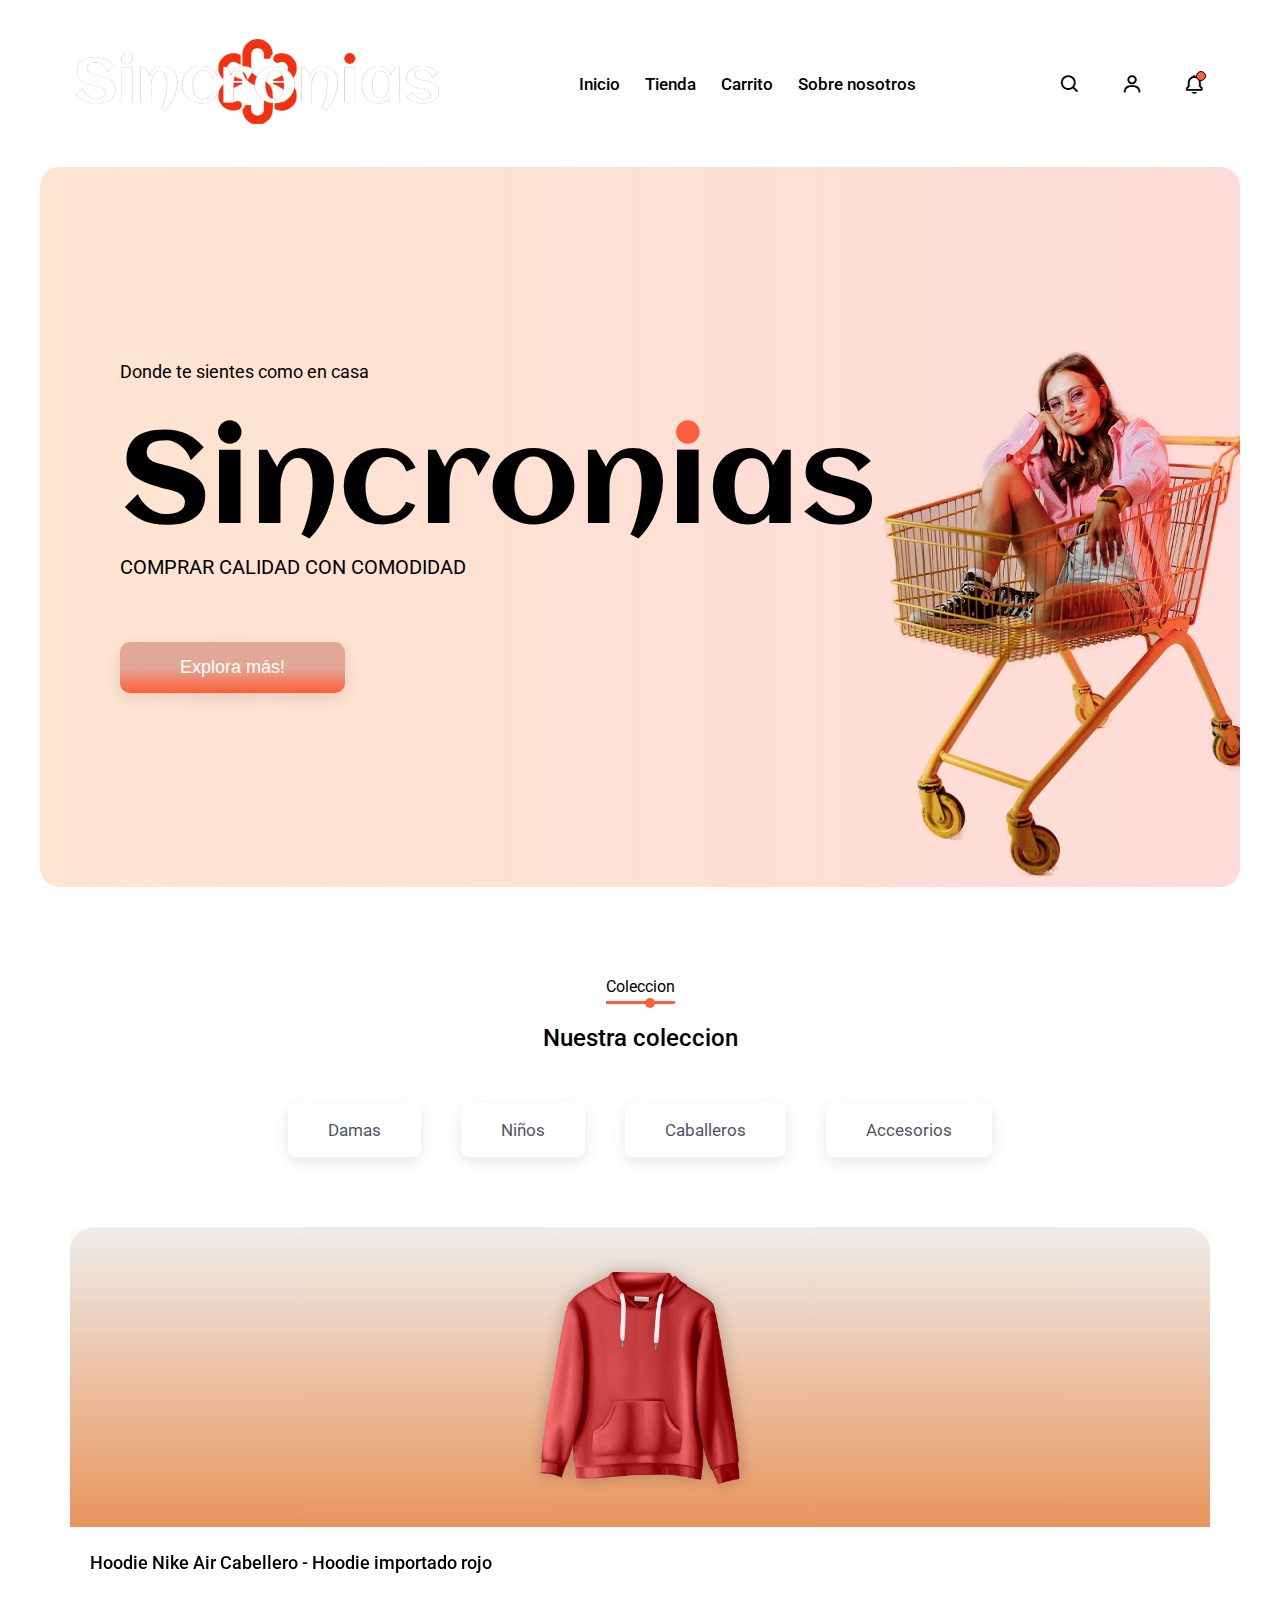
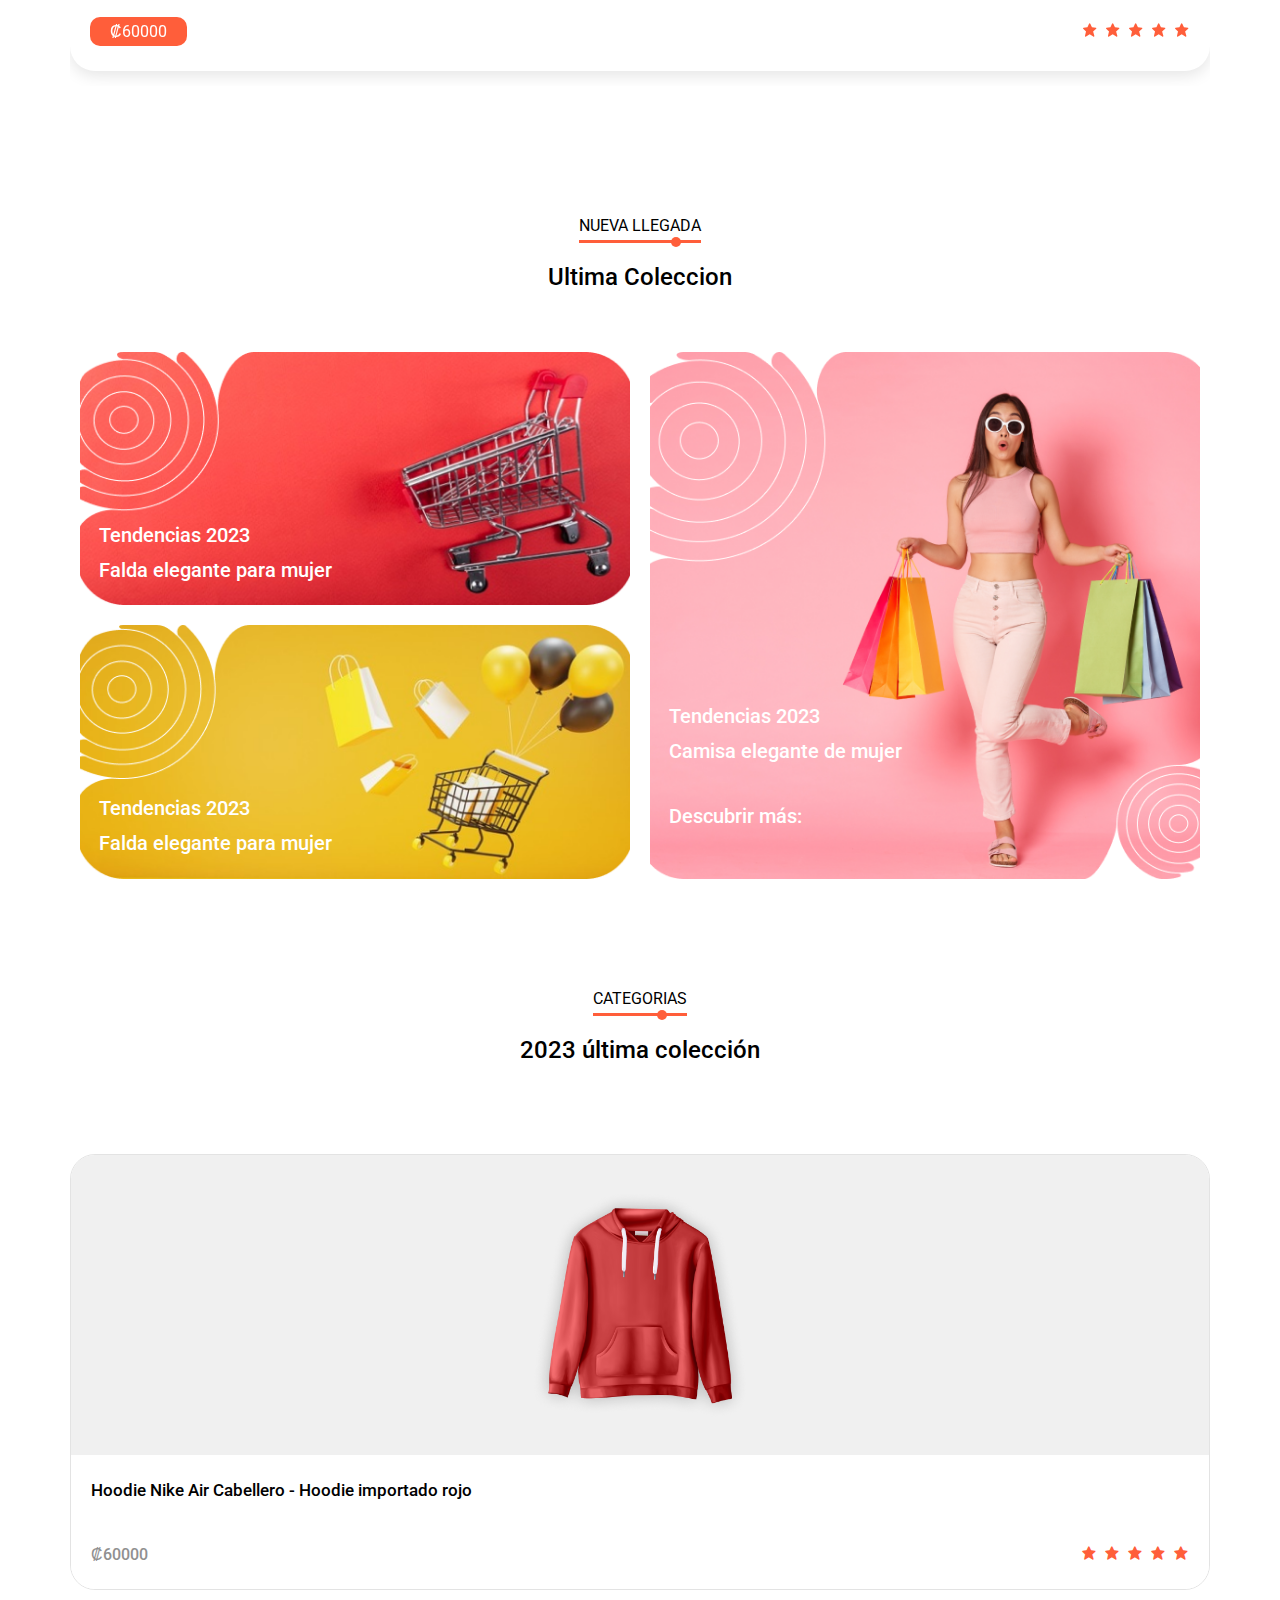
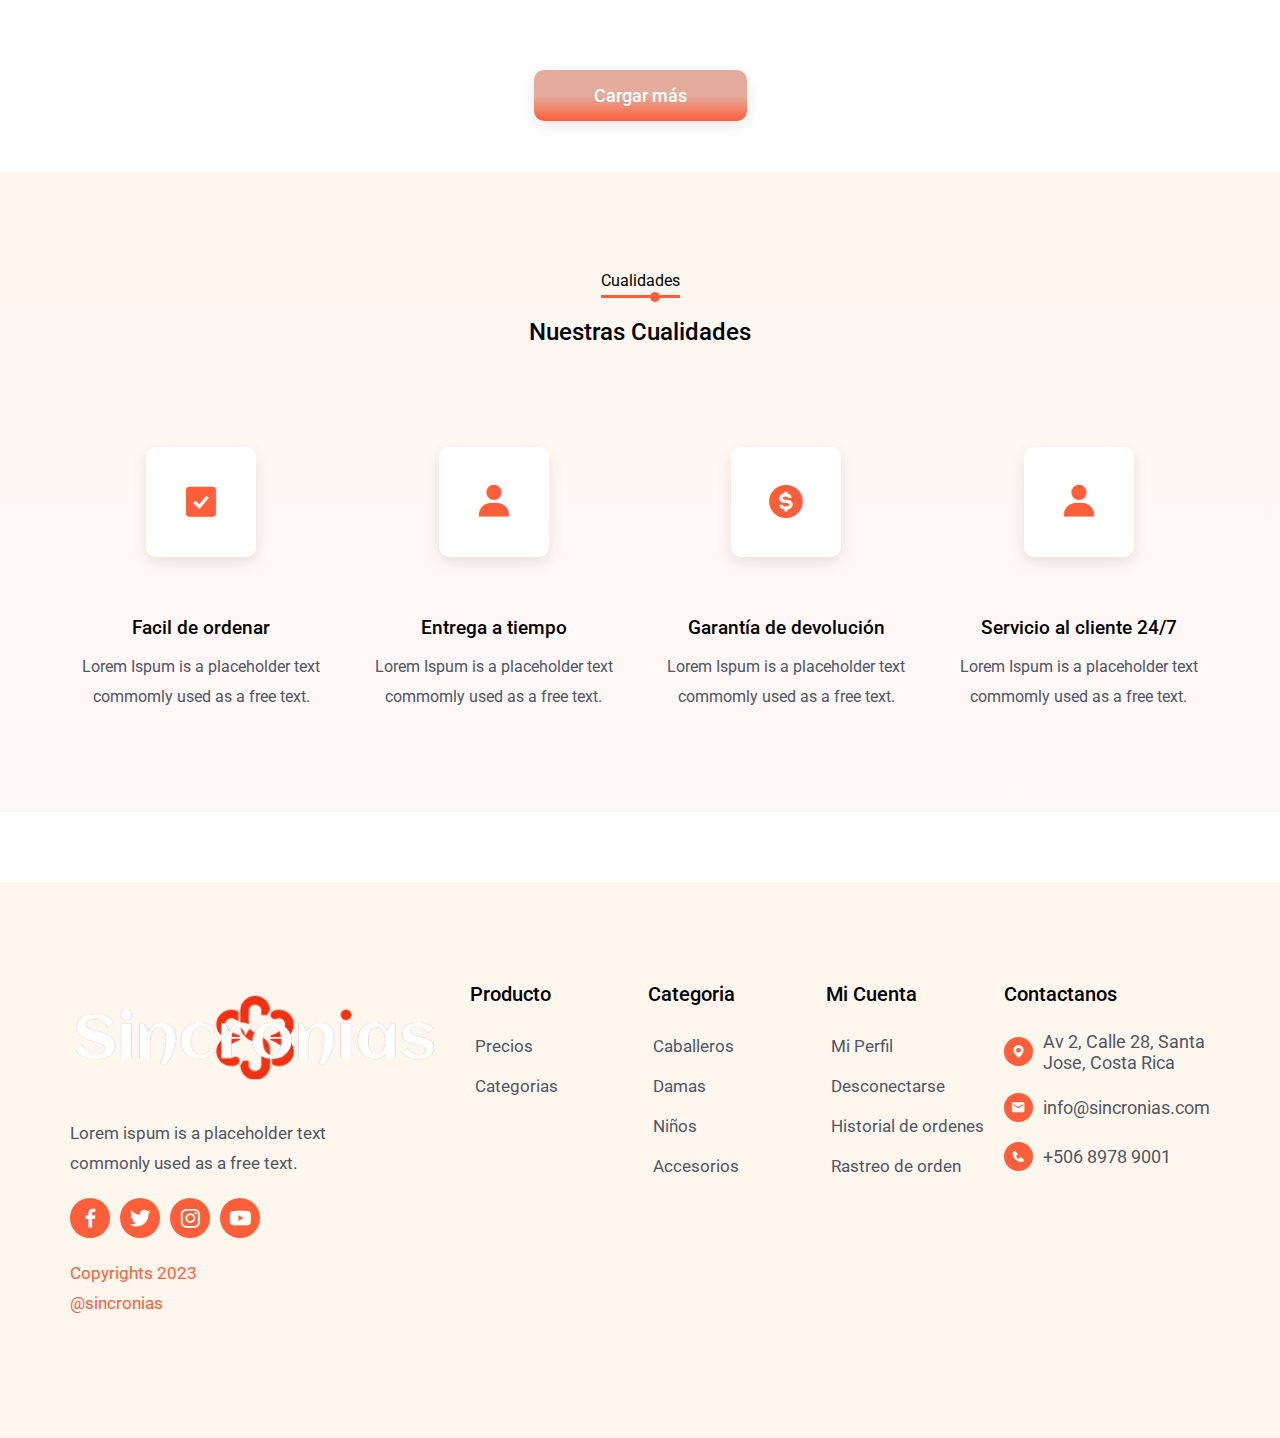
==== commit 060c416f: "Update index.html" ====
--- a/index.html
+++ b/index.html
@@ -45,7 +45,7 @@
           <!-- Hamburger -->
           <div class="hamburger">
             <i class="bx bx-menu-alt-right"></i>
-          </div>
+          </div> 
         </div>
       </nav>
 
--- a/css/styles.css
+++ b/css/styles.css
@@ -14,8 +14,8 @@
   --lightblue: #ccccff;
   --box-shadow-1: 0 5px 15px rgba(0, 0, 0, 0.1);
   --box-shadow-2: 0 5px 15px rgba(255, 94, 58, 0.2);
-  --gradient: linear-gradient(to bottom, #fccb90, #ff9a9e);
-  --btn-gradient: linear-gradient(to bottom, #ff5151 50%, #ff5e3a);
+  --gradient: linear-gradient(to bottom, #eeeceb, #e9955c);
+  --btn-gradient: linear-gradient(to bottom, #dd9c8ad8 50%, #ff5e3a);
 }
 
 *,
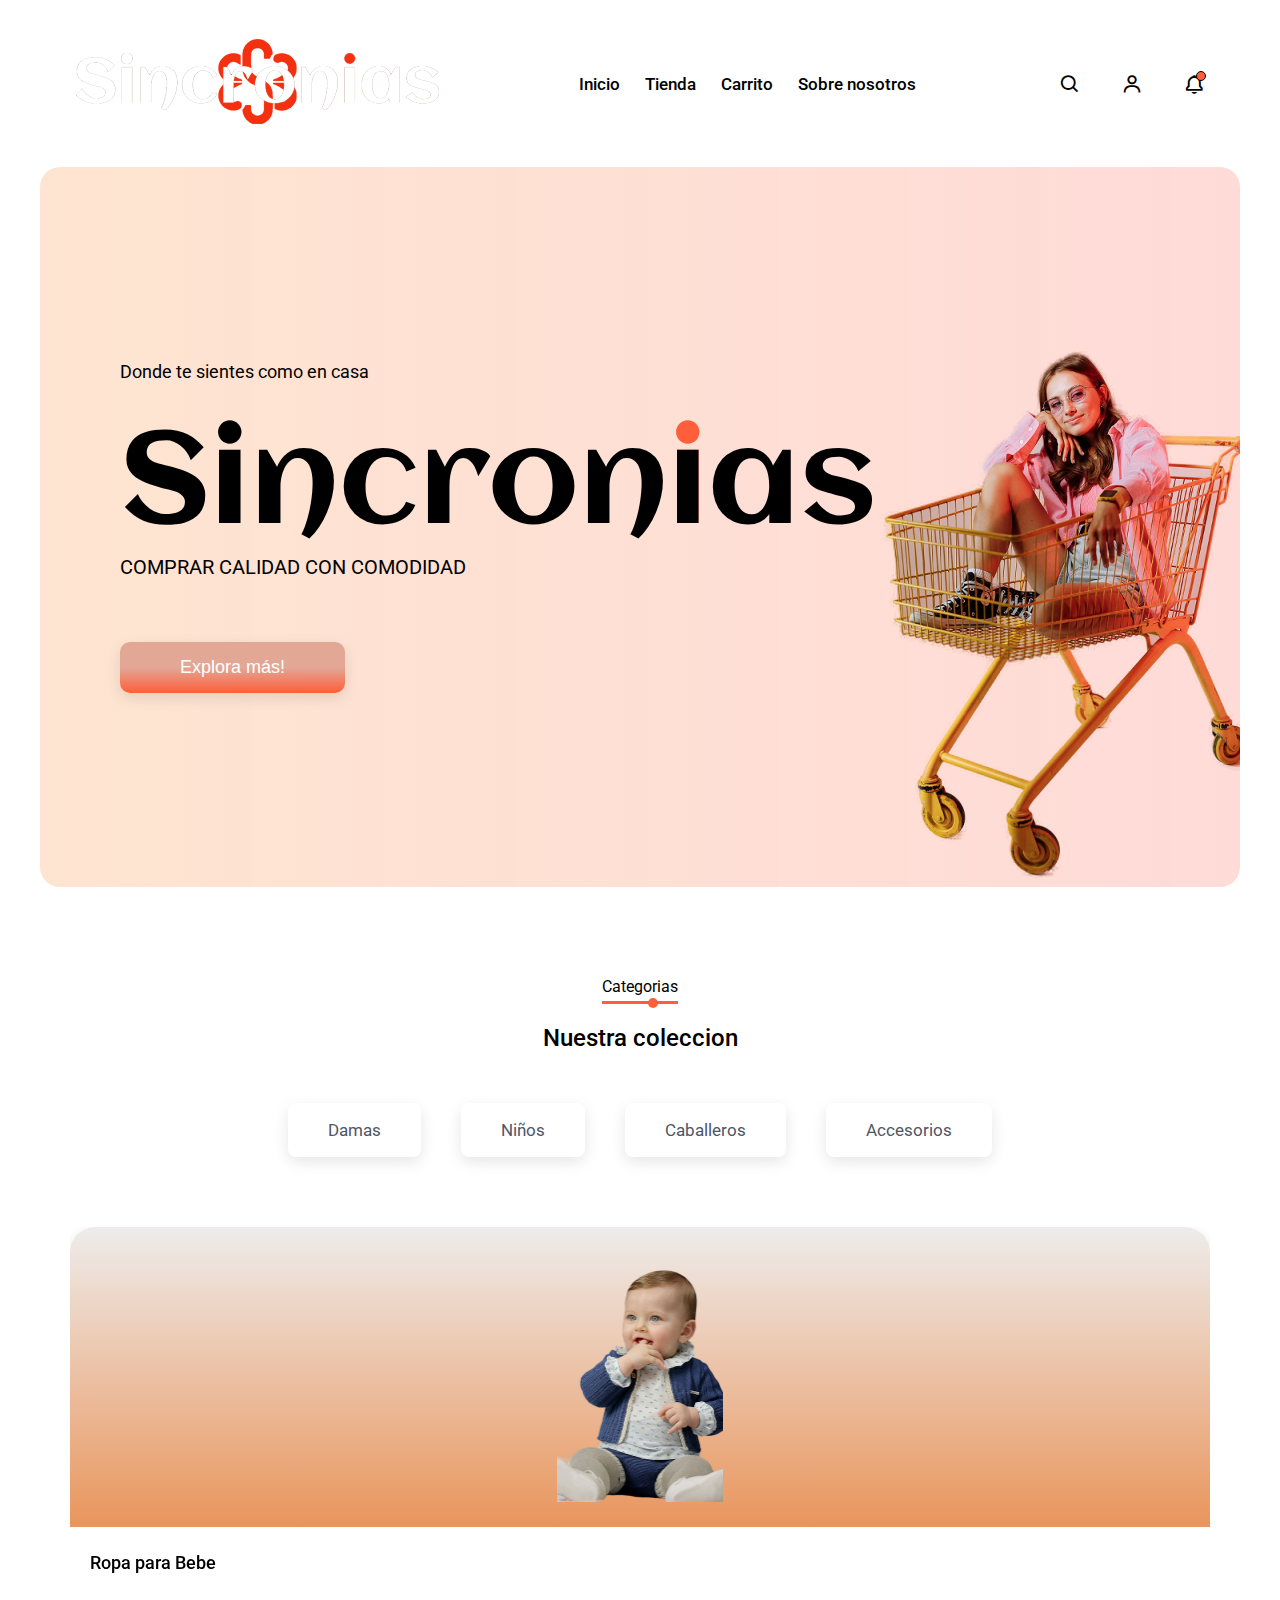
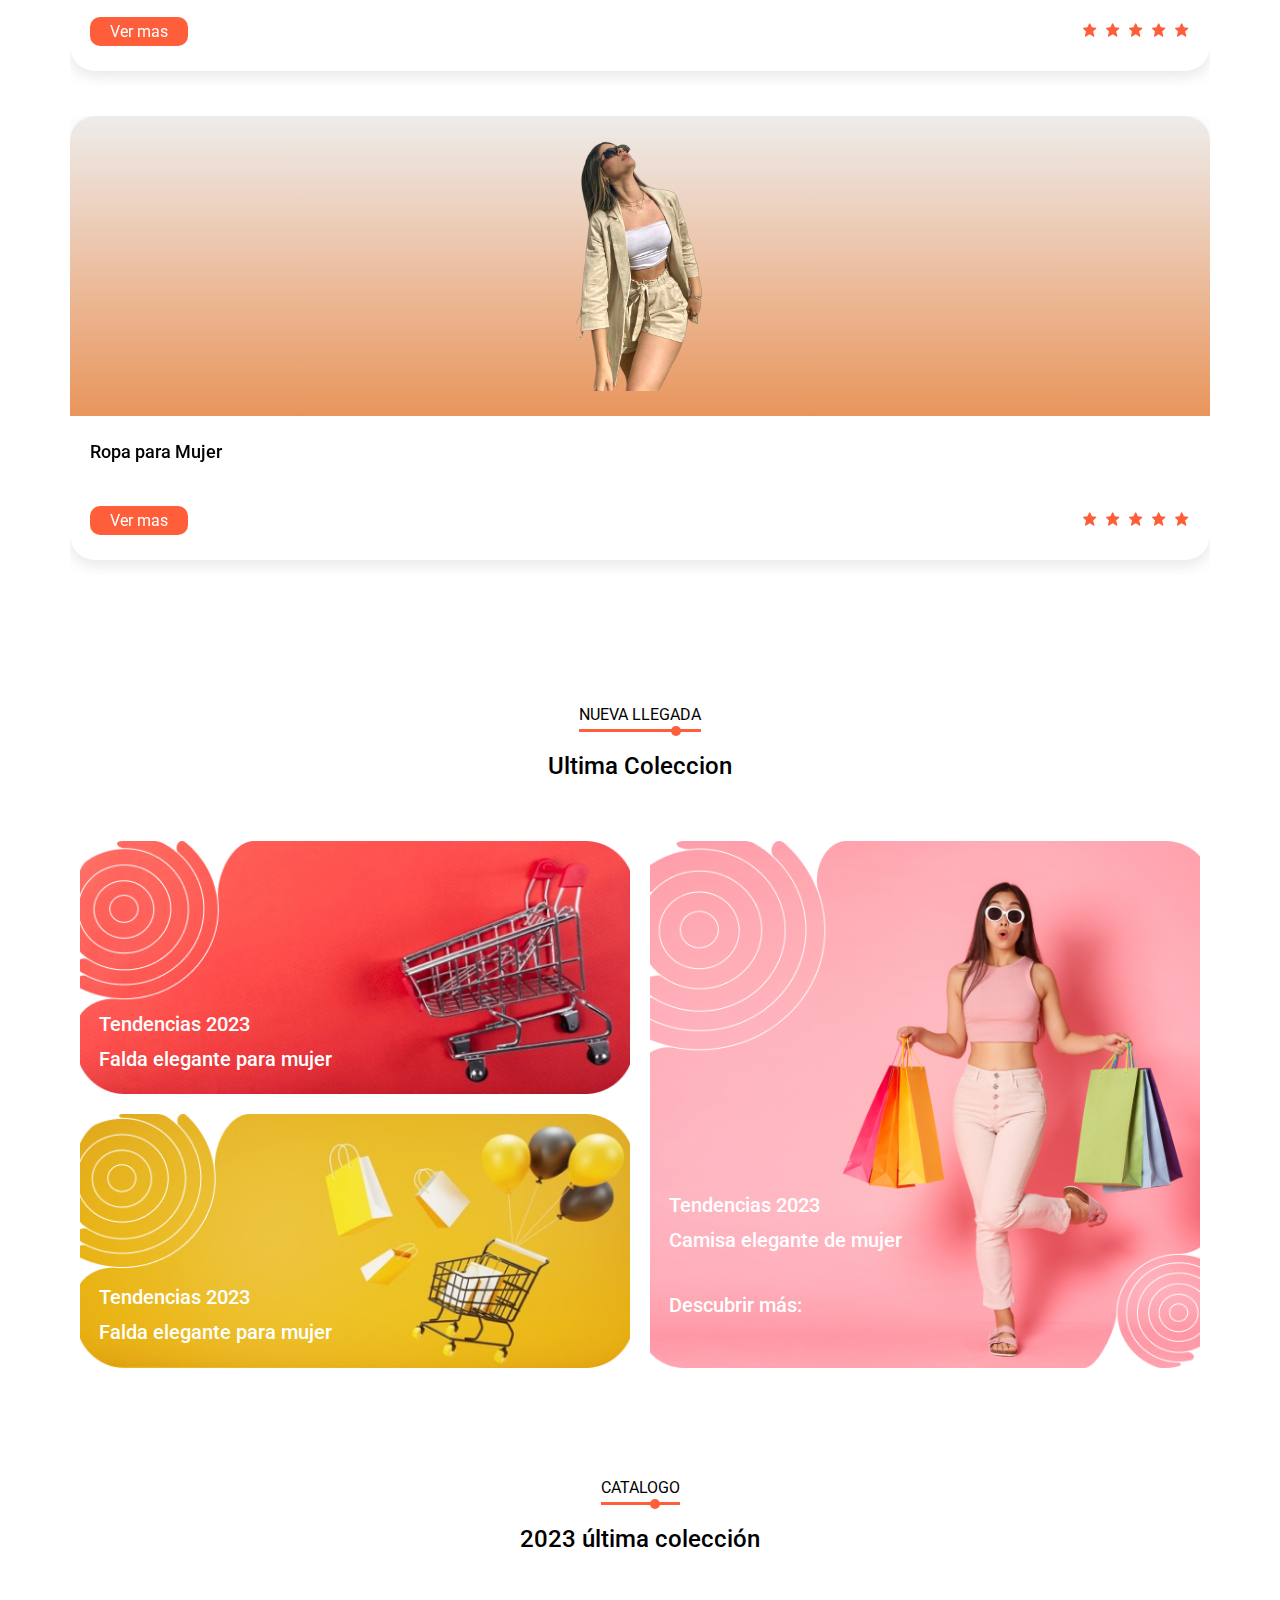
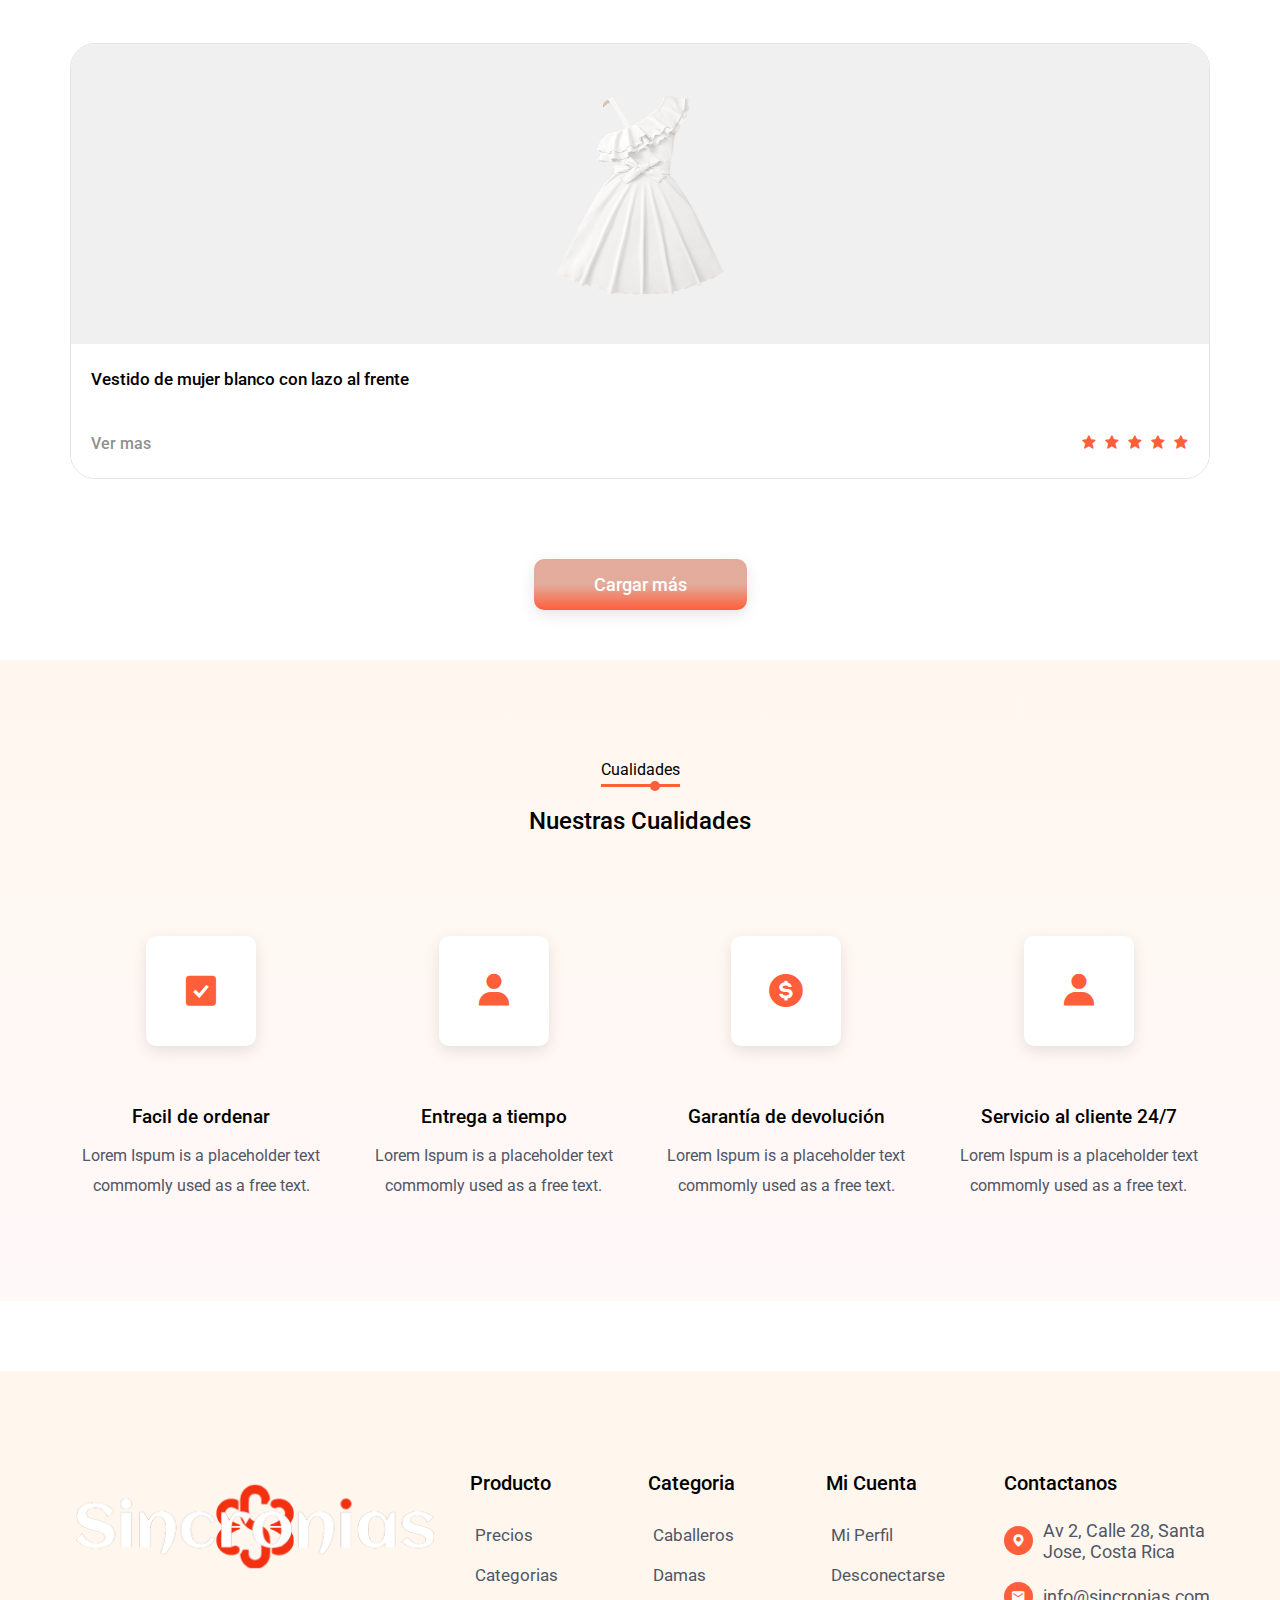
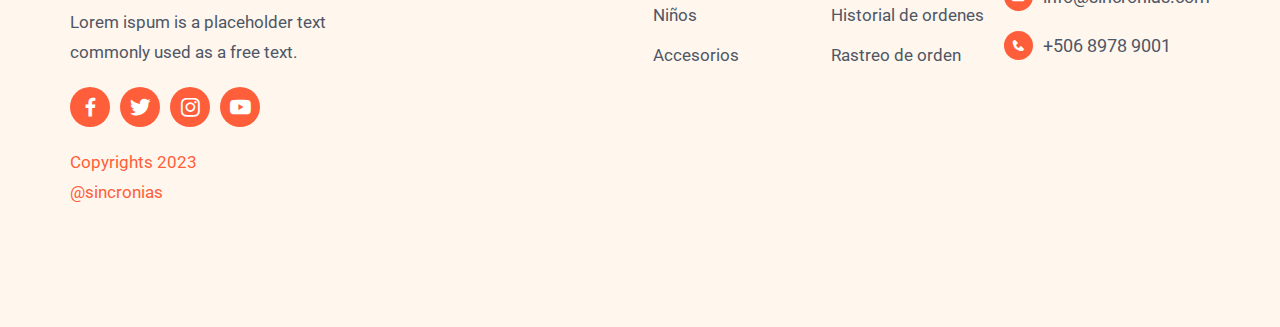
==== commit 78089673: "Creacion y modificacion de ka pagina" ====
--- a/index.html
+++ b/index.html
@@ -21,10 +21,10 @@
           </div>
 
           <div class="nav-list d-flex">
-            <a href="">Inicio</a>
-            <a href="">Tienda</a>
+            <a href="index.html">Inicio</a>
+            <a href="categorias.html">Tienda</a>
             <a href="">Carrito</a>
-            <a href="">Sobre nosotros</a>
+            <a href="info.html">Sobre nosotros</a>
             <div class="close">
               <i class="bx bx-x"></i>
             </div>
@@ -66,7 +66,7 @@
     <!-- ====== Collection ====== -->
     <section class="section collection">
       <div class="title">
-        <span>Coleccion</span>
+        <span>Categorias</span>
         <h2>Nuestra coleccion</h2>
       </div>
       <div class="filters d-flex">
@@ -82,15 +82,47 @@
             <div class="swiper-slide">
                <div class="product">
                 <div class="top d-flex">
-                  <img src="./images/product-1.png" alt="" />
+                  <img src="./images/niño.png" alt="" />
                   <div class="icon d-flex">
                     <i class="bx bxs-heart"></i>
                   </div>
                 </div>
                 <div class="bottom">
-                  <h4>Hoodie Nike Air Cabellero - Hoodie importado rojo</h4>
+                  <h4>Ropa para Bebe </h4>
                   <div class="d-flex">
-                    <div class="price">₡60000</div>
+                    <div class="price">Ver mas</div>
+                    <div class="rating">
+                      <i class="bx bxs-star"></i>
+                      <i class="bx bxs-star"></i>
+                      <i class="bx bxs-star"></i>
+                      <i class="bx bxs-star"></i>
+                      <i class="bx bxs-star"></i>
+                    </div>
+                  </div>
+                </div>
+              </div> 
+            </div>
+          </div>
+        </div>
+        <div class="pagination">
+          <div class="custom-pagination"></div>
+        </div>
+      </div>
+      <div class="products container">
+        <div class="swiper mySwiper">
+          <div class="swiper-wrapper" id="products">
+            <div class="swiper-slide">
+               <div class="product">
+                <div class="top d-flex">
+                  <img src="./images/Mujer0.png" alt="" />
+                  <div class="icon d-flex">
+                    <i class="bx bxs-heart"></i>
+                  </div>
+                </div>
+                <div class="bottom">
+                  <h4>Ropa para Mujer </h4>
+                  <div class="d-flex">
+                    <div class="price">Ver mas</div>
                     <div class="rating">
                       <i class="bx bxs-star"></i>
                       <i class="bx bxs-star"></i>
@@ -146,25 +178,25 @@
     <!-- ====== Categories ====== -->
     <section class="section categories">
       <div class="title">
-        <span>CATEGORIAS</span>
+        <span>CATALOGO</span>
         <h2>2023 última colección</h2>
       </div>
 
       <div class="products container">
         <div class="product">
           <div class="top d-flex">
-            <img src="./images/product-1.png" alt="" />
+            <img src="./images/Mujer1.png" alt="" />
             <div class="icon d-flex">
               <i class="bx bxs-heart"></i>
             </div>
           </div>
           <div class="bottom">
             <div class="d-flex">
-              <h4>Hoodie Nike Air Cabellero - Hoodie importado rojo</h4>
+              <h4>Vestido de mujer blanco con lazo al frente</h4>
               <a href="" class="btn cart-btn">Agregar al carrito</a>
             </div>
             <div class="d-flex">
-              <div class="price">₡60000</div>
+              <div class="price">Ver mas</div>
               <div class="rating">
                 <i class="bx bxs-star"></i>
                 <i class="bx bxs-star"></i>
--- a/css/styles.css
+++ b/css/styles.css
@@ -248,6 +248,10 @@
   right: 0;
   bottom: 0;
 }
+.info {
+    background-color: rgba(224, 120, 35, 0.15);
+    padding: 10rem 3rem 10rem;
+    margin-top: 7rem;}
 
 @media (max-width: 1600px) {
   .header .hero .row img {
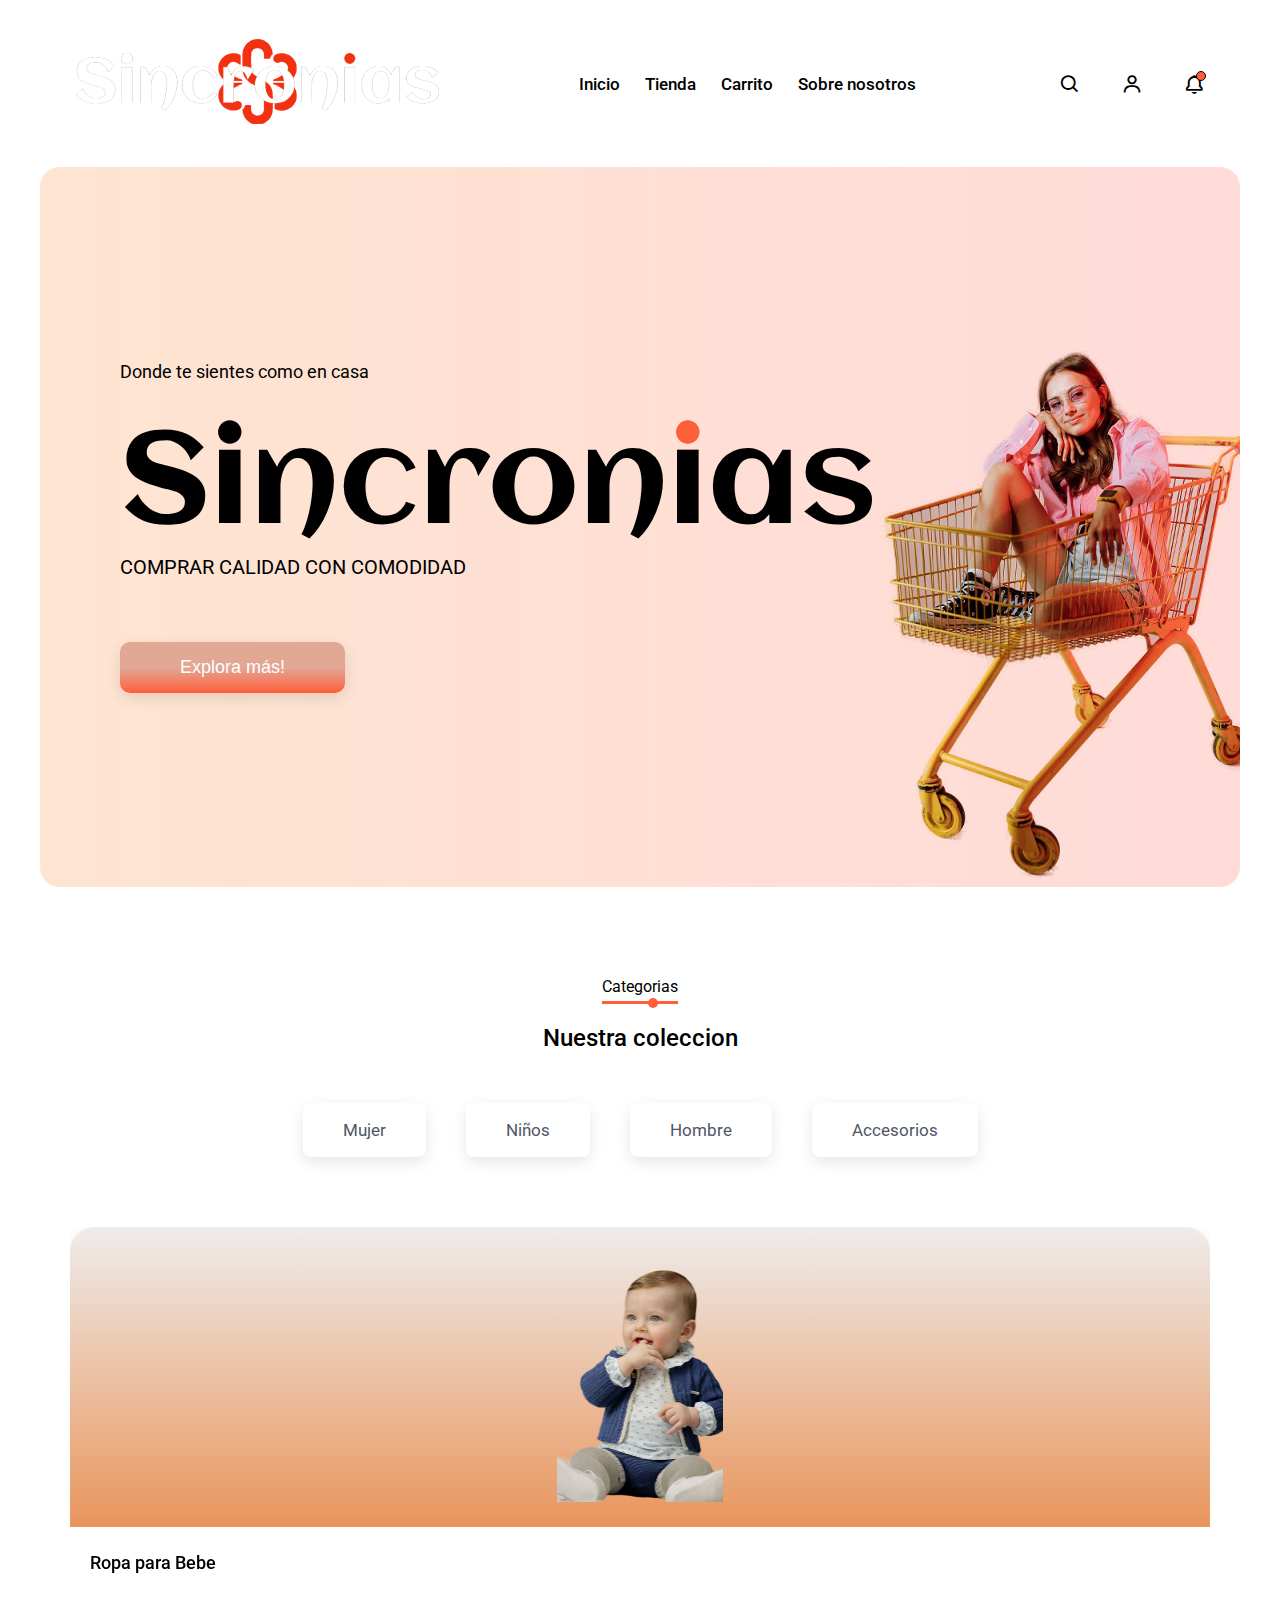
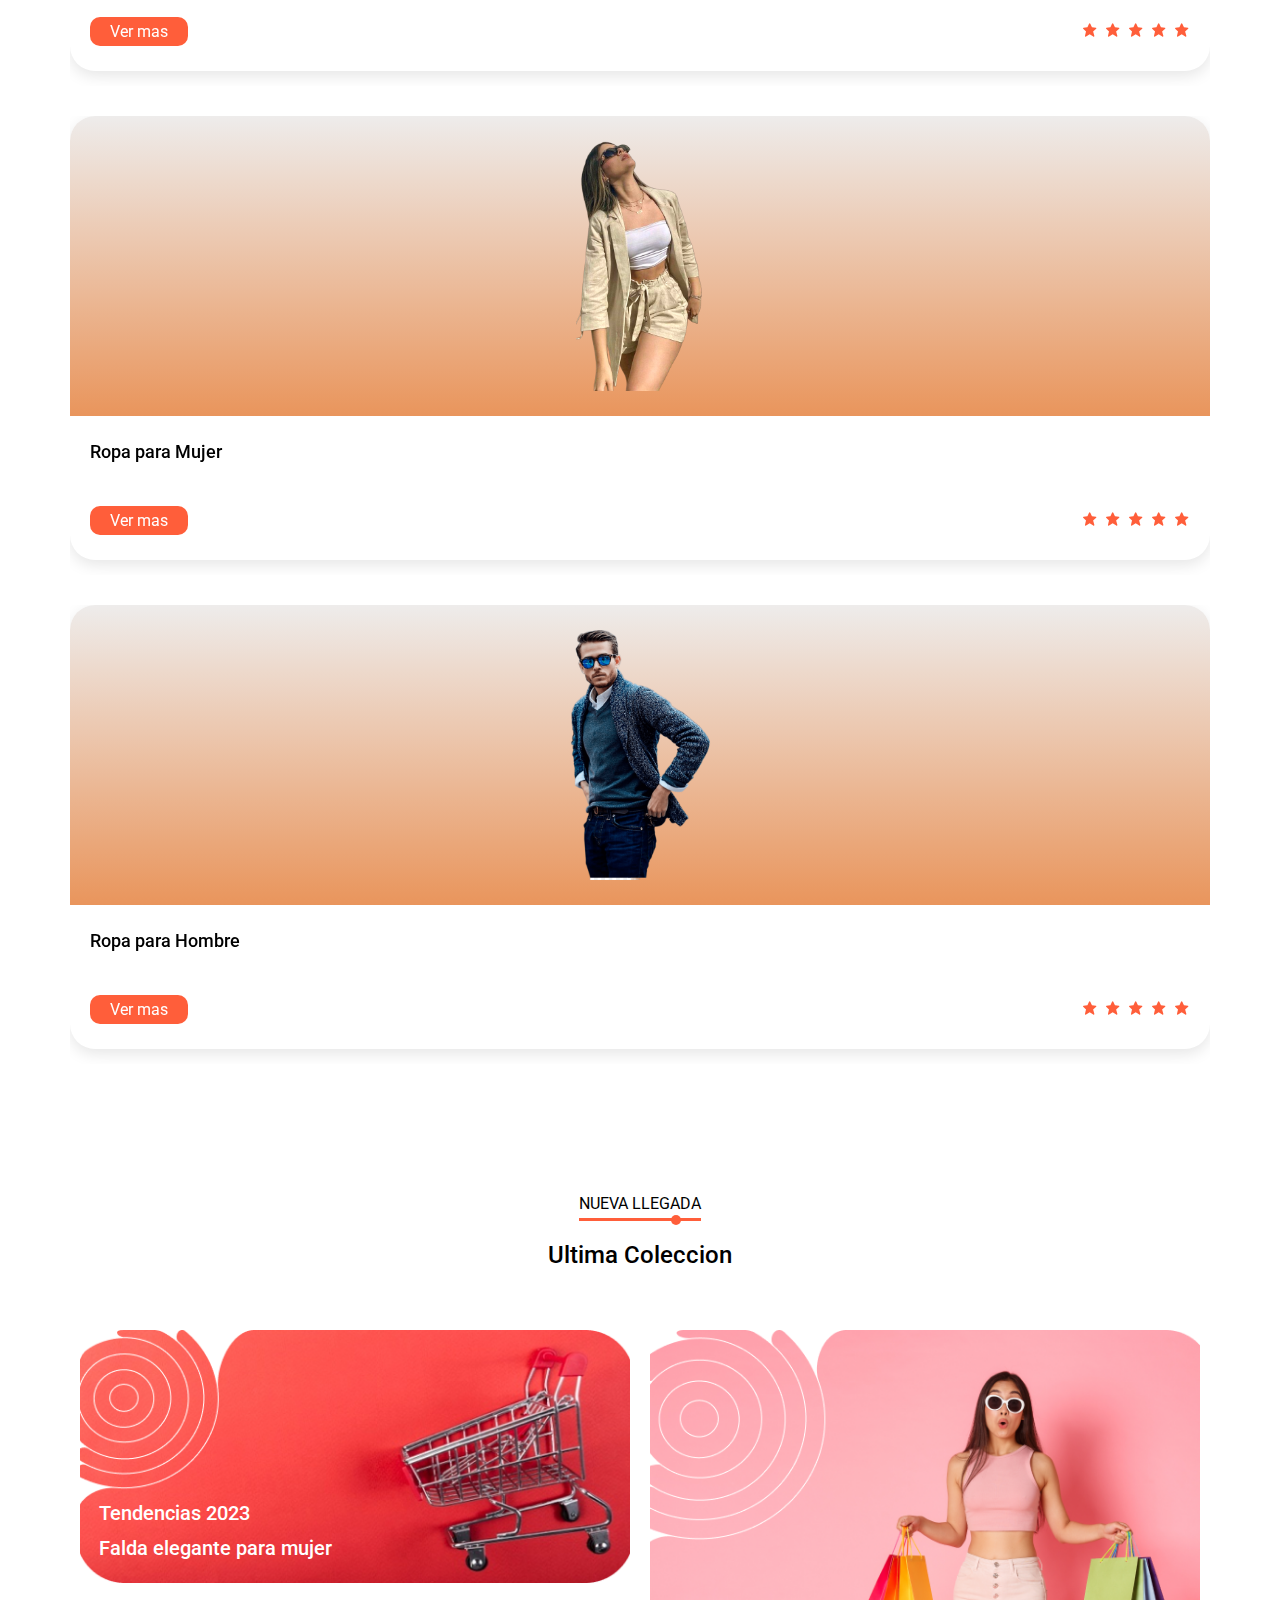
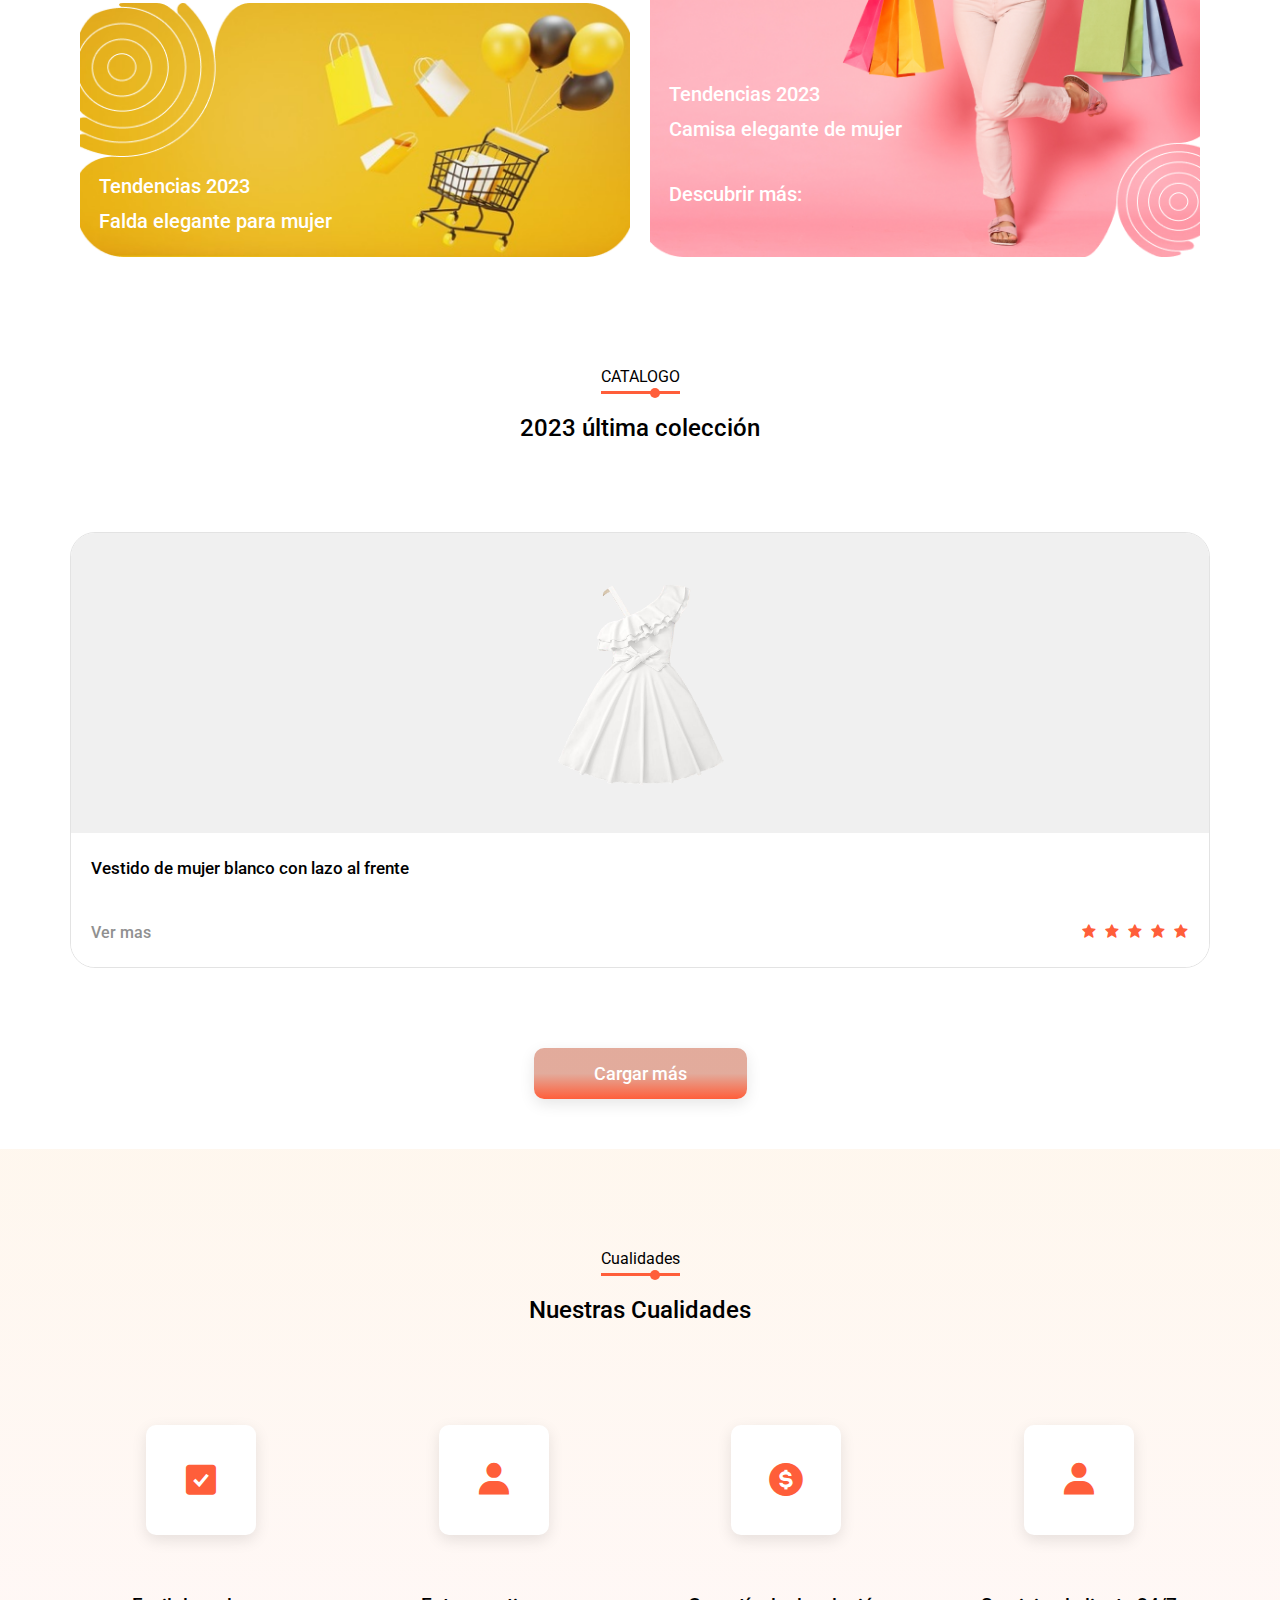
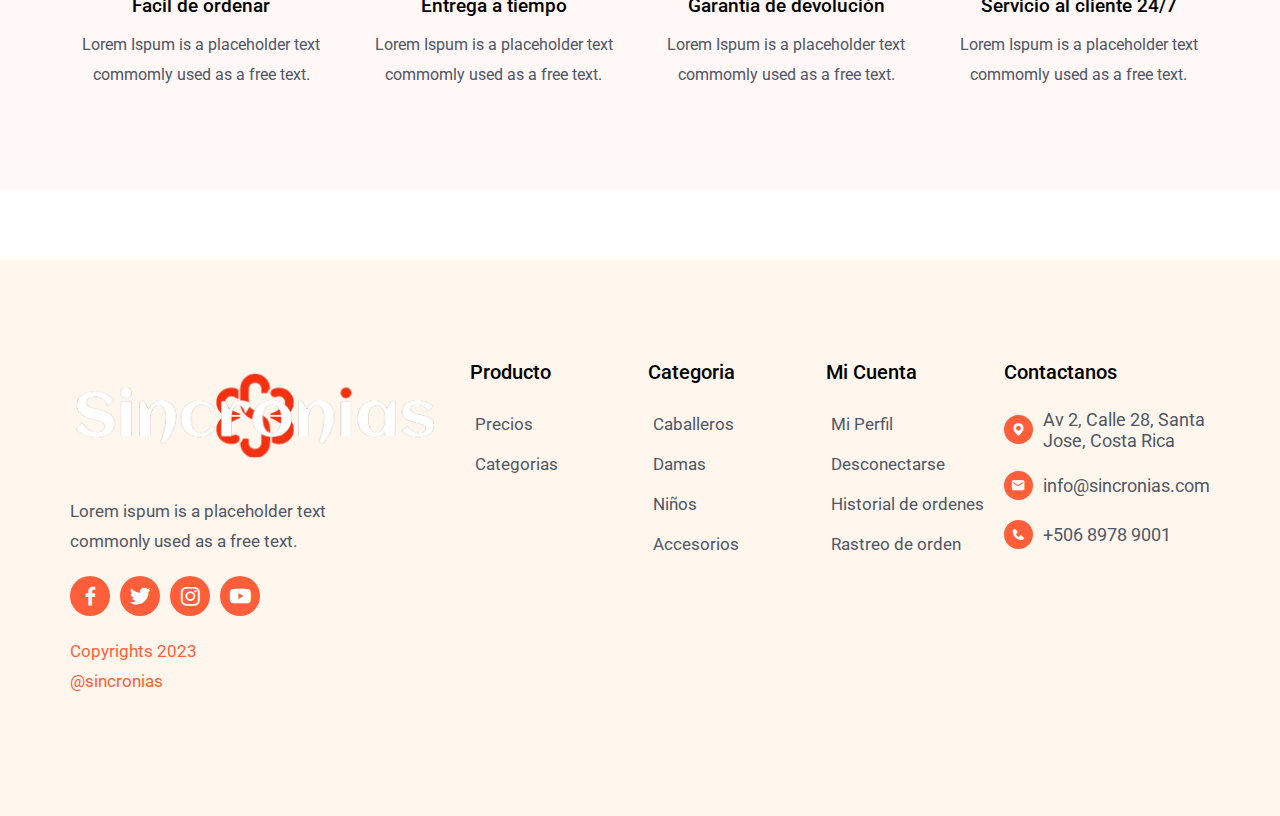
==== commit 153ae338: "Agregado de vista para ropa de hombre y de anclas para cambiar de vistas" ====
--- a/index.html
+++ b/index.html
@@ -70,12 +70,12 @@
         <h2>Nuestra coleccion</h2>
       </div>
       <div class="filters d-flex">
-        <div data-filter="Mujeres">Damas</div>
+        <div data-filter="Mujeres">Mujer</div>
         <div data-filter="Niños">Niños</div>
-        <div data-filter="Hombres">Caballeros</div>
+        <div data-filter="Hombres"><a href="categorias.html">Hombre</a></div>
         <div data-filter="Accesorios">Accesorios</div>
       </div>
-
+      <!--Ropa para bebe-->
       <div class="products container">
         <div class="swiper mySwiper">
           <div class="swiper-wrapper" id="products">
@@ -108,6 +108,7 @@
           <div class="custom-pagination"></div>
         </div>
       </div>
+      <!--Ropa para Mujer-->
       <div class="products container">
         <div class="swiper mySwiper">
           <div class="swiper-wrapper" id="products">
@@ -140,6 +141,39 @@
           <div class="custom-pagination"></div>
         </div>
       </div>
+      <!--Ropa para Hombre-->
+      <div class="products container">
+        <div class="swiper mySwiper">
+          <div class="swiper-wrapper" id="products">
+            <div class="swiper-slide">
+               <div class="product">
+                <div class="top d-flex">
+                  <img src="./images/Ropa_de_hombre-transformed.png" alt="" />
+                  <div class="icon d-flex">
+                    <i class="bx bxs-heart"></i>
+                  </div>
+                </div>
+                <div class="bottom">
+                  <h4>Ropa para Hombre </h4>
+                  <div class="d-flex">
+                    <div class="price"> <a href="categorias.html">Ver mas</a></div>
+                    <div class="rating">
+                      <i class="bx bxs-star"></i>
+                      <i class="bx bxs-star"></i>
+                      <i class="bx bxs-star"></i>
+                      <i class="bx bxs-star"></i>
+                      <i class="bx bxs-star"></i>
+                    </div>
+                  </div>
+                </div>
+              </div> 
+            </div>
+          </div>
+        </div>
+        <div class="pagination">
+          <div class="custom-pagination"></div>
+        </div>
+      </div>
     </section>
 
     <!-- ====== New Arrival ====== -->
